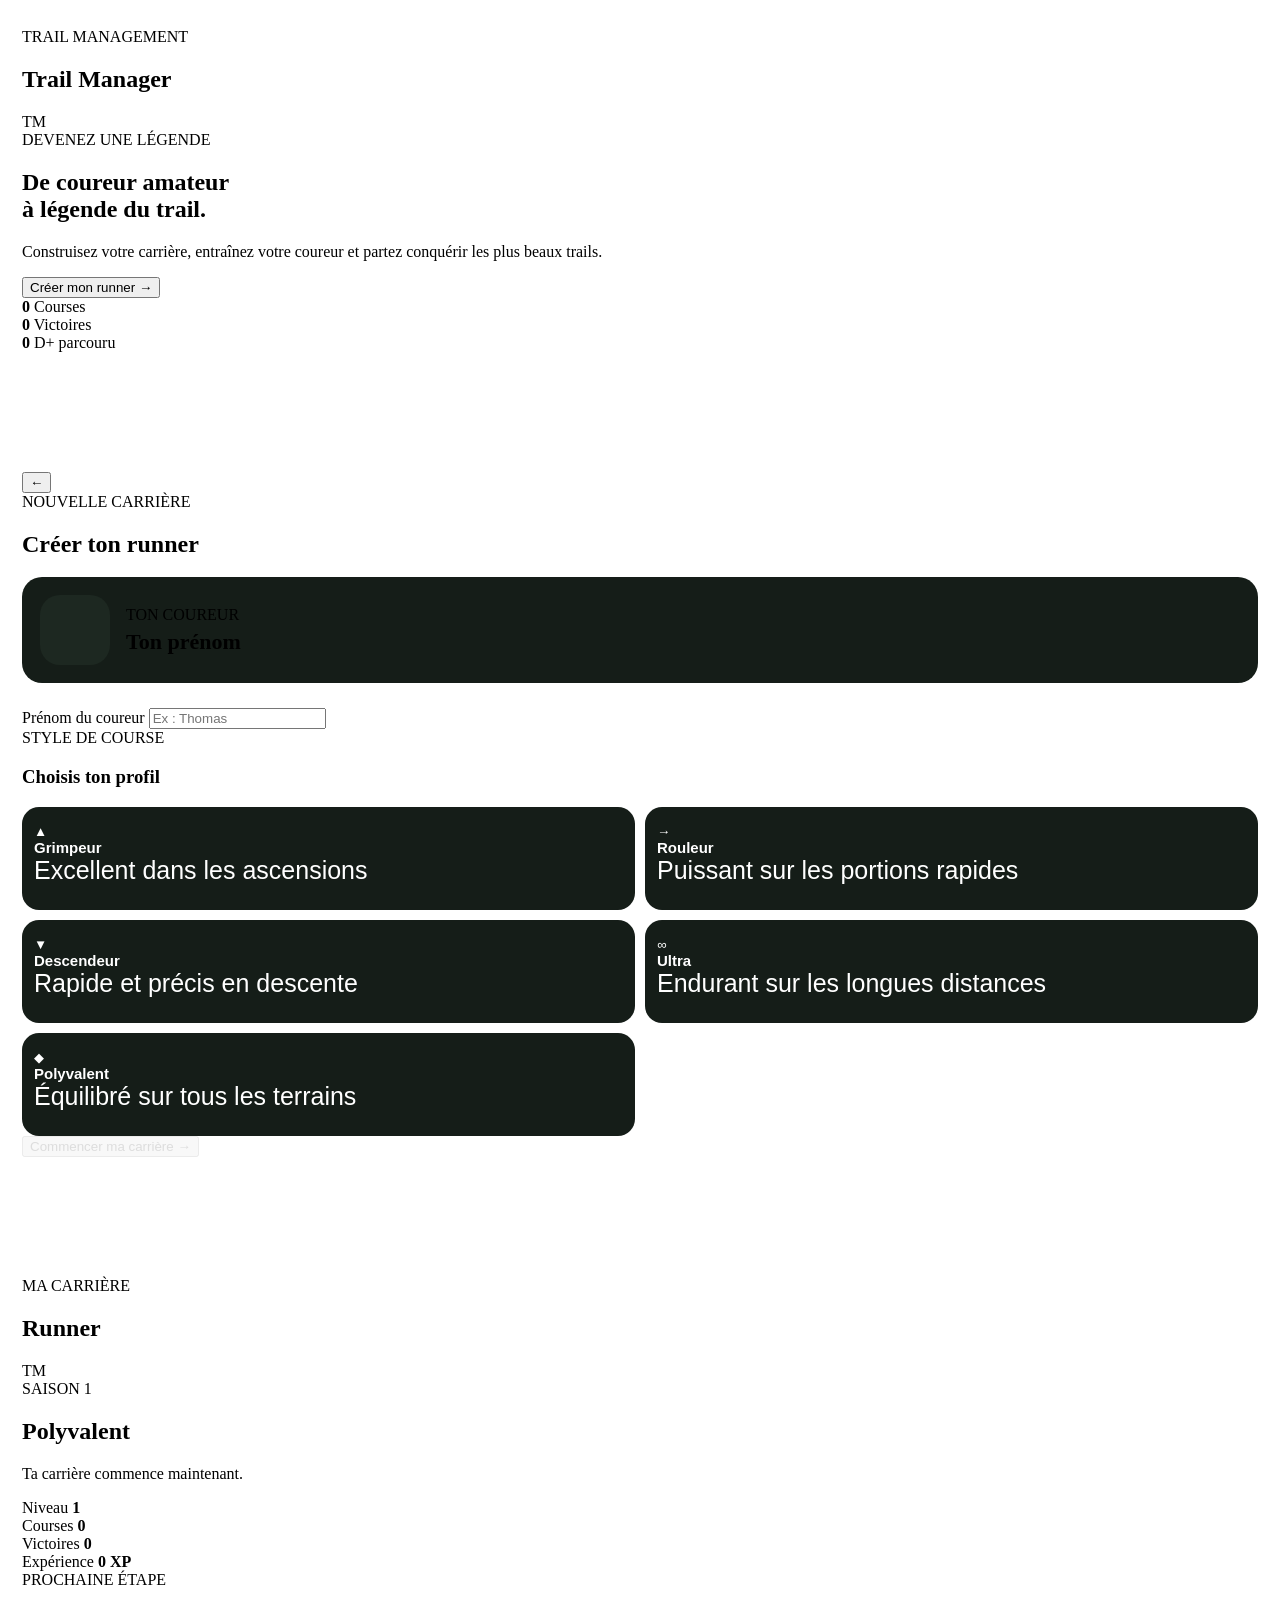
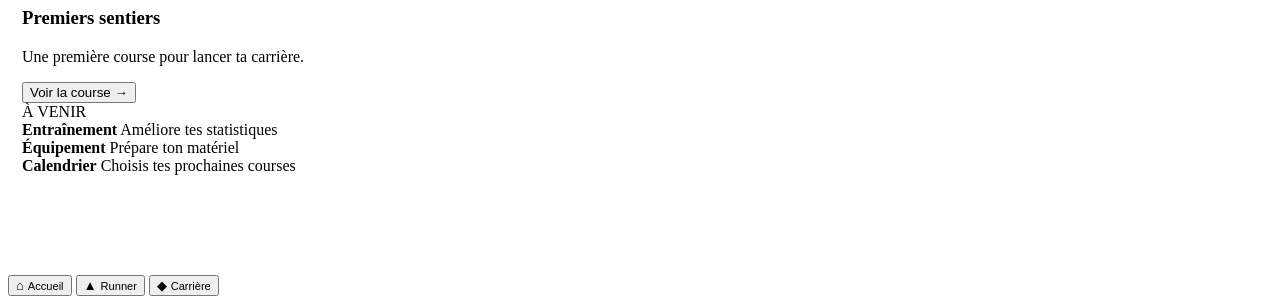
==== web/index.html @ e6e13b75 "Update index.html" ====
<!DOCTYPE html>

<html lang="fr">

<head>

  <meta charset="UTF-8">

  <meta name="viewport" content="width=device-width, initial-scale=1.0">

  <title>Trail Manager</title>

  <link rel="stylesheet" href="css/style.css">

</head>

<body>

  <main class="app">

    <!-- =========================

         ÉCRAN ACCUEIL

    ========================== -->

    <section id="homeScreen" class="screen active">

      <header class="topbar">

        <div>

          <span class="eyebrow">TRAIL MANAGEMENT</span>

          <h1>Trail Manager</h1>

        </div>

        <div class="profile-icon">TM</div>

      </header>

      <!-- Décor montagne -->

      <div class="mountain-scene">

        <div class="stars"></div>

        <div class="mountain mountain-back"></div>

        <div class="mountain mountain-middle"></div>

        <div class="mountain mountain-front"></div>

        <div class="ridge-line"></div>

      </div>

      <div class="home-content">

        <span class="eyebrow accent">DEVENEZ UNE LÉGENDE</span>

        <h2>

          De coureur amateur<br>

          <span>à légende du trail.</span>

        </h2>

        <p class="hero-text">

          Construisez votre carrière, entraînez votre coureur

          et partez conquérir les plus beaux trails.

        </p>

        <button id="startButton" class="primary-button">

          Créer mon runner

          <span>→</span>

        </button>

      </div>

      <div class="stats-preview">

        <div class="stat-card">

          <strong>0</strong>

          <span>Courses</span>

        </div>

        <div class="stat-card">

          <strong>0</strong>

          <span>Victoires</span>

        </div>

        <div class="stat-card">

          <strong>0</strong>

          <span>D+ parcouru</span>

        </div>

      </div>

    </section>

    <!-- =========================

         ÉCRAN CRÉATION RUNNER

    ========================== -->

    <section id="createScreen" class="screen">

      <header class="page-header">

        <button id="backButton" class="icon-button">

          ←

        </button>

        <div>

          <span class="eyebrow">NOUVELLE CARRIÈRE</span>

          <h2>Créer ton runner</h2>

        </div>

      </header>

      <div class="create-content">

        <div class="runner-preview">

          <div class="runner-avatar">

            <div class="runner-head"></div>

            <div class="runner-body"></div>

          </div>

          <div>

            <span class="preview-label">TON COUREUR</span>

            <h3 id="previewName">Ton prénom</h3>

          </div>

        </div>

        <div class="form-group">

          <label for="runnerName">

            Prénom du coureur

          </label>

          <input

            id="runnerName"

            type="text"

            maxlength="20"

            placeholder="Ex : Thomas"

            autocomplete="off"

          >

        </div>

        <div class="form-group">

          <div class="section-heading">

            <div>

              <span class="preview-label">STYLE DE COURSE</span>

              <h3>Choisis ton profil</h3>

            </div>

          </div>

          <div class="profile-grid">

            <button class="profile-card" data-profile="grimpeur">

              <div class="profile-symbol">▲</div>

              <div>

                <strong>Grimpeur</strong>

                <span>Excellent dans les ascensions</span>

              </div>

            </button>

            <button class="profile-card" data-profile="rouleur">

              <div class="profile-symbol">→</div>

              <div>

                <strong>Rouleur</strong>

                <span>Puissant sur les portions rapides</span>

              </div>

            </button>

            <button class="profile-card" data-profile="descendeur">

              <div class="profile-symbol">▼</div>

              <div>

                <strong>Descendeur</strong>

                <span>Rapide et précis en descente</span>

              </div>

            </button>

            <button class="profile-card" data-profile="ultra">

              <div class="profile-symbol">∞</div>

              <div>

                <strong>Ultra</strong>

                <span>Endurant sur les longues distances</span>

              </div>

            </button>

            <button class="profile-card profile-card-wide" data-profile="polyvalent">

              <div class="profile-symbol">◆</div>

              <div>

                <strong>Polyvalent</strong>

                <span>Équilibré sur tous les terrains</span>

              </div>

            </button>

          </div>

        </div>

        <button id="createRunnerButton" class="primary-button create-button" disabled>

          Commencer ma carrière

          <span>→</span>

        </button>

      </div>

    </section>

    <!-- =========================

         ÉCRAN CARRIÈRE

    ========================== -->

    <section id="careerScreen" class="screen">

      <header class="topbar">

        <div>

          <span class="eyebrow">MA CARRIÈRE</span>

          <h1 id="careerName">Runner</h1>

        </div>

        <div class="profile-icon">TM</div>

      </header>

      <div class="career-content">

        <div class="career-hero">

          <div class="large-runner-avatar">

            <div class="runner-head"></div>

            <div class="runner-body"></div>

          </div>

          <div>

            <span class="eyebrow accent">SAISON 1</span>

            <h2 id="careerProfile">Polyvalent</h2>

            <p>Ta carrière commence maintenant.</p>

          </div>

        </div>

        <div class="career-stats">

          <div class="career-stat">

            <span>Niveau</span>

            <strong>1</strong>

          </div>

          <div class="career-stat">

            <span>Courses</span>

            <strong>0</strong>

          </div>

          <div class="career-stat">

            <span>Victoires</span>

            <strong>0</strong>

          </div>

          <div class="career-stat">

            <span>Expérience</span>

            <strong>0 XP</strong>

          </div>

        </div>

        <div class="next-race">

          <div>

            <span class="eyebrow">PROCHAINE ÉTAPE</span>

            <h3>Premiers sentiers</h3>

            <p>Une première course pour lancer ta carrière.</p>

          </div>

          <button class="secondary-button">

            Voir la course

            <span>→</span>

          </button>

        </div>

        <div class="coming-section">

          <span class="eyebrow">À VENIR</span>

          <div class="coming-grid">

            <div class="coming-card">

              <strong>Entraînement</strong>

              <span>Améliore tes statistiques</span>

            </div>

            <div class="coming-card">

              <strong>Équipement</strong>

              <span>Prépare ton matériel</span>

            </div>

            <div class="coming-card">

              <strong>Calendrier</strong>

              <span>Choisis tes prochaines courses</span>

            </div>

          </div>

        </div>

      </div>

    </section>

    <!-- =========================

         NAVIGATION

    ========================== -->

    <nav class="bottom-nav">

      <button class="nav-item active" data-screen="homeScreen">

        <span>⌂</span>

        <small>Accueil</small>

      </button>

      <button class="nav-item" data-screen="careerScreen">

        <span>▲</span>

        <small>Runner</small>

      </button>

      <button class="nav-item">

        <span>◆</span>

        <small>Carrière</small>

      </button>

    </nav>

  </main>

  <script src="js/main.js"></script>

</body>

</html>
---- web/css/style.css ----
/* =========================================
   TRAIL MANAGER
   Main stylesheet
   ========================================= */
:root {
    --background: #0b100d;
    --panel: #151d18;
    --panel-light: #1d2821;
    --text: #f4f7f4;
    --muted: #9daaa1;
    --accent: #c7f36b;
    --accent-dark: #8fb53e;
}
* {
    box-sizing: border-box;
}





body {
    margin: 0;
    background: #0b100d !important;
    color: #f4f7f4;
    font-family: Arial, Helvetica, sans-serif;
}

button {
    font: inherit;
}

.app {
    width: 100%;
    max-width: 520px;
    min-height: 100vh;
    margin: 0 auto;
    padding-bottom: 90px;
}


/* TOP BAR */

.topbar {
    display: flex;
    justify-content: space-between;
    align-items: center;
    padding: 22px 20px;
}

.topbar h1 {
    margin: 4px 0 0;
    font-size: 22px;
}

.eyebrow {
    font-size: 11px;
    letter-spacing: 2px;
    color: var(--muted);
    font-weight: bold;
}

.profile-icon {
    width: 44px;
    height: 44px;
    border-radius: 50%;
    background: var(--panel-light);
    display: flex;
    align-items: center;
    justify-content: center;
    font-size: 21px;
}


/* HERO */

.hero {
    position: relative;
    min-height: 470px;
    margin: 0 14px;
    border-radius: 26px;
    overflow: hidden;
    background:
        linear-gradient(
            to bottom,
            rgba(20, 35, 25, 0.2),
            rgba(8, 13, 10, 0.96)
        );
}

.mountain {
    position: absolute;
    inset: 0;
    display: flex;
    align-items: flex-start;
    justify-content: center;
    padding-top: 70px;
    font-size: 150px;
    opacity: 0.55;
}

.hero-content {
    position: absolute;
    left: 24px;
    right: 24px;
    bottom: 26px;
}

.hero h2 {
    margin: 10px 0;
    font-size: 34px;
    line-height: 1.05;
}

.hero p {
    color: var(--muted);
    line-height: 1.5;
}


/* BUTTON */

.primary-button {
    width: 100%;
    border: none;
    border-radius: 14px;
    padding: 17px;
    margin-top: 15px;
    background: var(--accent);
    color: #10150f;
    font-weight: 800;
    cursor: pointer;
}

.primary-button:active {
    transform: scale(0.98);
}


/* STATS */

.stats-preview {
    display: grid;
    grid-template-columns: repeat(3, 1fr);
    gap: 10px;
    padding: 18px 14px;
}

.stat-card {
    background: var(--panel);
    border-radius: 16px;
    padding: 16px 10px;
    text-align: center;
}

.stat-card span {
    display: block;
    font-size: 20px;
}

.stat-card strong {
    display: block;
    margin-top: 8px;
    font-size: 20px;
}

.stat-card small {
    display: block;
    margin-top: 4px;
    color: var(--muted);
}


/* BOTTOM NAV */

.bottom-nav {
    position: fixed;
    bottom: 0;
    left: 50%;
    transform: translateX(-50%);
    width: min(520px, 100%);
    display: grid;
    grid-template-columns: repeat(4, 1fr);
    padding: 10px 8px;
    background: rgba(11, 16, 13, 0.96);
    border-top: 1px solid #263129;
}

.nav-item {
    border: none;
    background: transparent;
    color: var(--muted);
    padding: 7px 2px;
    font-size: 19px;
    cursor: pointer;
}

.nav-item span {
    display: block;
    margin-top: 4px;
    font-size: 10px;
}

.nav-item.active {
    color: var(--accent);
}
/* =========================================
   CREATE RUNNER
   ========================================= */

.hidden {
    display: none !important;
}

.screen {
    padding: 20px 14px 100px;
}

.screen-header {
    display: flex;
    align-items: center;
    gap: 14px;
    margin-bottom: 25px;
}

.screen-header h2 {
    margin: 5px 0 0;
    font-size: 28px;
}

.back-button {
    width: 42px;
    height: 42px;
    border: none;
    border-radius: 12px;
    background: var(--panel);
    color: white;
    font-size: 24px;
}

.runner-preview {
    display: flex;
    align-items: center;
    gap: 16px;
    background: var(--panel);
    border-radius: 20px;
    padding: 18px;
    margin-bottom: 25px;
}

.runner-avatar {
    width: 70px;
    height: 70px;
    border-radius: 20px;
    background: var(--panel-light);
    display: flex;
    align-items: center;
    justify-content: center;
    font-size: 38px;
}

.runner-preview h3 {
    margin: 5px 0 0;
    font-size: 22px;
}

.form-section {
    margin-bottom: 24px;
}

.form-section label {
    display: block;
    margin-bottom: 9px;
    font-weight: bold;
}

.form-section input {
    width: 100%;
    padding: 16px;
    border: 1px solid #2b382f;
    border-radius: 14px;
    background: var(--panel);
    color: white;
    outline: none;
    font-size: 16px;
}

.form-section input:focus {
    border-color: var(--accent);
}

.profile-grid {
    display: grid;
    grid-template-columns: 1fr 1fr;
    gap: 10px;
}

.profile-card {
    border: 2px solid transparent;
    border-radius: 17px;
    background: var(--panel);
    color: white;
    padding: 15px 10px;
    text-align: left;
    cursor: pointer;
}

.profile-card span {
    display: block;
    font-size: 25px;
    margin-bottom: 8px;
}

.profile-card strong {
    display: block;
    font-size: 15px;
}

.profile-card small {
    display: block;
    color: var(--muted);
    margin-top: 5px;
    line-height: 1.3;
}

.profile-card.selected {
    border-color: var(--accent);
    background: var(--panel-light);
}

.primary-button:disabled {
    opacity: 0.4;
    cursor: not-allowed;
}
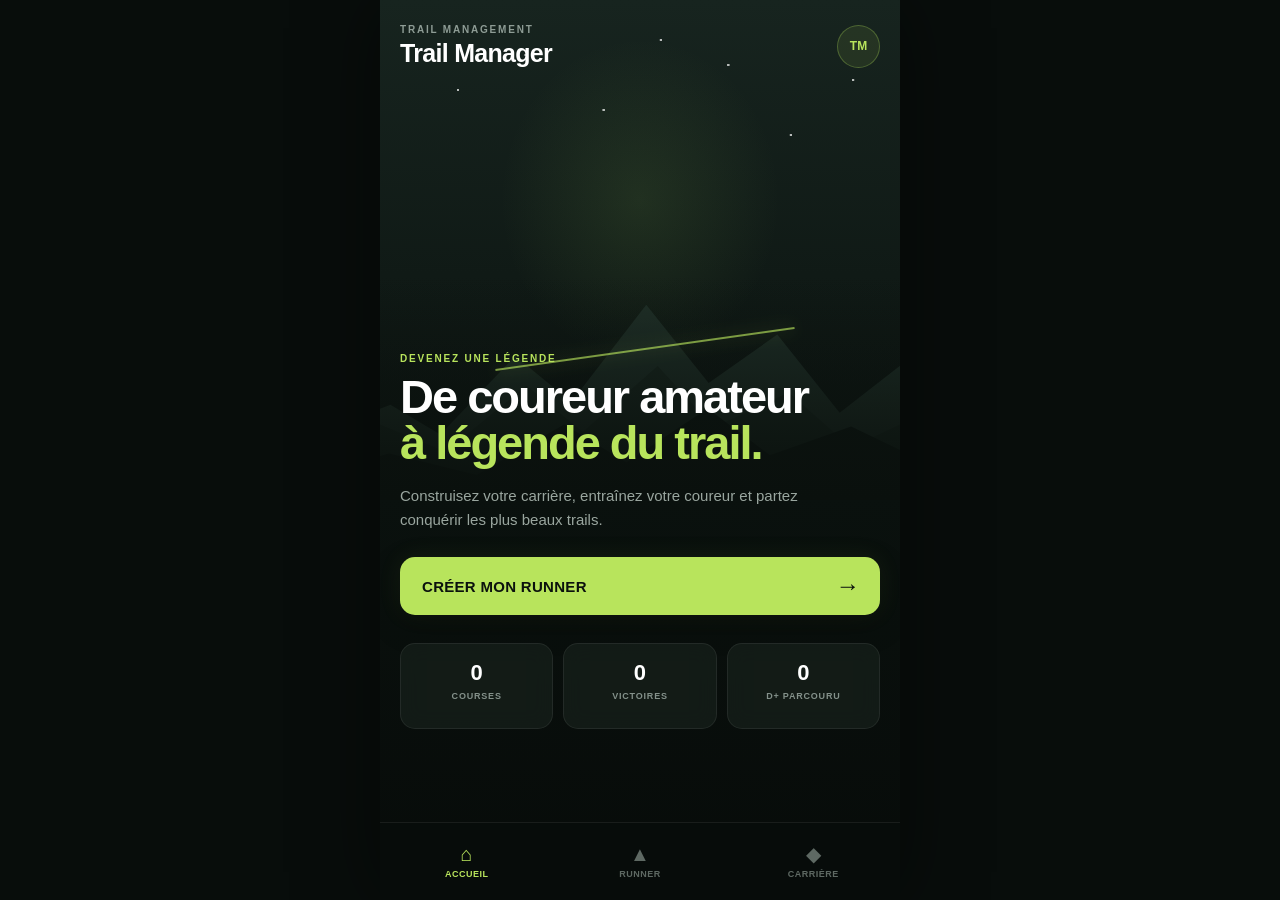
==== commit 52c1a61c: "Update index.html" ====
--- a/web/index.html
+++ b/web/index.html
@@ -468,7 +468,7 @@
 
   </main>
 
-  <script src="js/main.js"></script>
+  <script src="js/main.js?v=2"></script>
 
 </body>
 
--- a/web/css/style.css
+++ b/web/css/style.css
@@ -1,334 +1,898 @@
-/* =========================================
-   TRAIL MANAGER
-   Main stylesheet
-   ========================================= */
-:root {
-    --background: #0b100d;
-    --panel: #151d18;
-    --panel-light: #1d2821;
-    --text: #f4f7f4;
-    --muted: #9daaa1;
-    --accent: #c7f36b;
-    --accent-dark: #8fb53e;
-}
+/* =========================================================
+TRAIL MANAGER — INTERFACE
+========================================================= */
+
 * {
-    box-sizing: border-box;
-}
-
-
-
-
+box-sizing: border-box;
+margin: 0;
+padding: 0;
+}
+
+html {
+min-height: 100%;
+background: #080d0b;
+}
 
 body {
-    margin: 0;
-    background: #0b100d !important;
-    color: #f4f7f4;
-    font-family: Arial, Helvetica, sans-serif;
+min-height: 100vh;
+background-color: #080d0b !important;
+color: #f2f5f1;
+font-family: Arial, Helvetica, sans-serif;
+overflow-x: hidden;
+}
+
+button,
+input {
+font: inherit;
 }
 
 button {
-    font: inherit;
-}
+border: 0;
+cursor: pointer;
+}
+
+button:disabled {
+cursor: not-allowed;
+}
+
+
+/* =========================================================
+APPLICATION
+========================================================= */
 
 .app {
-    width: 100%;
-    max-width: 520px;
-    min-height: 100vh;
-    margin: 0 auto;
-    padding-bottom: 90px;
-}
-
-
-/* TOP BAR */
-
-.topbar {
-    display: flex;
-    justify-content: space-between;
-    align-items: center;
-    padding: 22px 20px;
-}
-
-.topbar h1 {
-    margin: 4px 0 0;
-    font-size: 22px;
+position: relative;
+width: 100%;
+max-width: 520px;
+min-height: 100vh;
+margin: 0 auto;
+overflow: hidden;
+background:
+radial-gradient(
+circle at 50% 18%,
+rgba(91, 126, 72, 0.18),
+transparent 34%
+),
+linear-gradient(
+180deg,
+#101b17 0%,
+#0a110e 55%,
+#070b09 100%
+);
+}
+
+
+/* =========================================================
+ÉCRANS
+========================================================= */
+
+.screen {
+position: relative;
+display: none;
+min-height: 100vh;
+padding: 24px 20px 110px;
+}
+
+.screen.active {
+display: block;
+}
+
+
+/* =========================================================
+HEADER
+========================================================= */
+
+.topbar,
+.page-header {
+position: relative;
+z-index: 20;
+display: flex;
+align-items: center;
+justify-content: space-between;
+}
+
+.topbar h1,
+.page-header h2 {
+margin-top: 4px;
+color: #ffffff;
+font-size: 25px;
+font-weight: 800;
+letter-spacing: -0.7px;
 }
 
 .eyebrow {
-    font-size: 11px;
-    letter-spacing: 2px;
-    color: var(--muted);
-    font-weight: bold;
+display: block;
+color: #8e9c95;
+font-size: 10px;
+font-weight: 800;
+letter-spacing: 1.8px;
+text-transform: uppercase;
+}
+
+.eyebrow.accent {
+color: #b8e45c;
 }
 
 .profile-icon {
-    width: 44px;
-    height: 44px;
-    border-radius: 50%;
-    background: var(--panel-light);
-    display: flex;
-    align-items: center;
-    justify-content: center;
-    font-size: 21px;
-}
-
-
-/* HERO */
-
-.hero {
-    position: relative;
-    min-height: 470px;
-    margin: 0 14px;
-    border-radius: 26px;
-    overflow: hidden;
-    background:
-        linear-gradient(
-            to bottom,
-            rgba(20, 35, 25, 0.2),
-            rgba(8, 13, 10, 0.96)
-        );
+display: flex;
+align-items: center;
+justify-content: center;
+width: 43px;
+height: 43px;
+border: 1px solid rgba(184, 228, 92, 0.28);
+border-radius: 50%;
+background: rgba(184, 228, 92, 0.09);
+color: #b8e45c;
+font-size: 12px;
+font-weight: 900;
+}
+
+
+/* =========================================================
+MONTAGNE
+========================================================= */
+
+.mountain-scene {
+position: absolute;
+top: 0;
+left: 0;
+width: 100%;
+height: 500px;
+overflow: hidden;
+pointer-events: none;
+
+background:
+radial-gradient(
+ellipse at 50% 40%,
+rgba(142, 189, 89, 0.12),
+transparent 38%
+),
+linear-gradient(
+180deg,
+#17241f 0%,
+#101a16 55%,
+#0b120f 100%
+);
+}
+
+.mountain-scene::after {
+content: "";
+position: absolute;
+inset: 0;
+background:
+linear-gradient(
+180deg,
+transparent 55%,
+#0a100d 100%
+);
+}
+
+.stars {
+position: absolute;
+inset: 0;
+opacity: 0.7;
+
+background-image:
+radial-gradient(circle at 15% 18%, #ffffff 0 1px, transparent 1.5px),
+radial-gradient(circle at 28% 11%, #ffffff 0 1px, transparent 1.5px),
+radial-gradient(circle at 43% 22%, #ffffff 0 1px, transparent 1.5px),
+radial-gradient(circle at 67% 13%, #ffffff 0 1px, transparent 1.5px),
+radial-gradient(circle at 79% 27%, #ffffff 0 1px, transparent 1.5px),
+radial-gradient(circle at 91% 16%, #ffffff 0 1px, transparent 1.5px),
+radial-gradient(circle at 54% 8%, #ffffff 0 1px, transparent 1.5px);
 }
 
 .mountain {
-    position: absolute;
-    inset: 0;
-    display: flex;
-    align-items: flex-start;
-    justify-content: center;
-    padding-top: 70px;
-    font-size: 150px;
-    opacity: 0.55;
-}
-
-.hero-content {
-    position: absolute;
-    left: 24px;
-    right: 24px;
-    bottom: 26px;
-}
-
-.hero h2 {
-    margin: 10px 0;
-    font-size: 34px;
-    line-height: 1.05;
-}
-
-.hero p {
-    color: var(--muted);
-    line-height: 1.5;
-}
-
-
-/* BUTTON */
+position: absolute;
+bottom: -10px;
+left: -10%;
+width: 120%;
+height: 280px;
+clip-path: polygon(
+0 100%,
+0 70%,
+10% 61%,
+18% 72%,
+30% 43%,
+39% 60%,
+51% 24%,
+61% 53%,
+72% 35%,
+82% 64%,
+92% 46%,
+100% 65%,
+100% 100%
+);
+}
+
+.mountain-back {
+height: 270px;
+background: #26382f;
+opacity: 0.7;
+}
+
+.mountain-middle {
+height: 220px;
+bottom: -20px;
+left: -15%;
+background: #18261f;
+clip-path: polygon(
+0 100%,
+0 70%,
+12% 56%,
+23% 69%,
+36% 39%,
+45% 60%,
+57% 30%,
+66% 58%,
+78% 42%,
+88% 67%,
+100% 51%,
+100% 100%
+);
+}
+
+.mountain-front {
+height: 180px;
+bottom: -20px;
+left: -15%;
+background: #0c1511;
+clip-path: polygon(
+0 100%,
+0 76%,
+14% 63%,
+28% 75%,
+42% 47%,
+52% 68%,
+65% 38%,
+75% 64%,
+88% 48%,
+100% 68%,
+100% 100%
+);
+}
+
+.ridge-line {
+position: absolute;
+z-index: 4;
+left: 22%;
+bottom: 150px;
+width: 58%;
+height: 2px;
+transform: rotate(-8deg);
+background: #b8e45c;
+opacity: 0.65;
+filter: drop-shadow(0 0 8px rgba(184, 228, 92, 0.5));
+}
+
+
+/* =========================================================
+ACCUEIL
+========================================================= */
+
+.home-content {
+position: relative;
+z-index: 10;
+padding-top: 285px;
+}
+
+.home-content h2 {
+margin-top: 10px;
+color: #ffffff;
+font-size: clamp(35px, 9vw, 47px);
+line-height: 0.98;
+font-weight: 900;
+letter-spacing: -2px;
+}
+
+.home-content h2 span {
+color: #b8e45c;
+}
+
+.hero-text {
+max-width: 420px;
+margin-top: 18px;
+color: #9aa69f;
+font-size: 15px;
+line-height: 1.6;
+}
+
+
+/* =========================================================
+BOUTONS
+========================================================= */
 
 .primary-button {
-    width: 100%;
-    border: none;
-    border-radius: 14px;
-    padding: 17px;
-    margin-top: 15px;
-    background: var(--accent);
-    color: #10150f;
-    font-weight: 800;
-    cursor: pointer;
+display: flex;
+align-items: center;
+justify-content: space-between;
+width: 100%;
+min-height: 58px;
+margin-top: 25px;
+padding: 0 20px 0 22px;
+border-radius: 15px;
+
+background: #b8e45c;
+color: #0b110d;
+
+font-size: 15px;
+font-weight: 900;
+text-transform: uppercase;
+letter-spacing: 0.3px;
+
+box-shadow:
+0 10px 30px rgba(0, 0, 0, 0.28),
+0 0 25px rgba(184, 228, 92, 0.08);
+
+transition:
+transform 0.18s ease,
+background 0.18s ease;
+}
+
+.primary-button span {
+font-size: 24px;
+}
+
+.primary-button:hover {
+transform: translateY(-2px);
+background: #c8f36e;
 }
 
 .primary-button:active {
-    transform: scale(0.98);
-}
-
-
-/* STATS */
+transform: translateY(1px);
+}
+
+.primary-button:disabled {
+background: #344039;
+color: #78847d;
+box-shadow: none;
+}
+
+
+/* =========================================================
+STATS ACCUEIL
+========================================================= */
 
 .stats-preview {
-    display: grid;
-    grid-template-columns: repeat(3, 1fr);
-    gap: 10px;
-    padding: 18px 14px;
+position: relative;
+z-index: 10;
+display: grid;
+grid-template-columns: repeat(3, 1fr);
+gap: 10px;
+margin-top: 28px;
 }
 
 .stat-card {
-    background: var(--panel);
-    border-radius: 16px;
-    padding: 16px 10px;
-    text-align: center;
+min-height: 86px;
+padding: 16px 10px;
+border: 1px solid rgba(255, 255, 255, 0.07);
+border-radius: 15px;
+background: rgba(22, 31, 26, 0.78);
+text-align: center;
+backdrop-filter: blur(10px);
+}
+
+.stat-card strong {
+display: block;
+color: #ffffff;
+font-size: 22px;
+font-weight: 900;
 }
 
 .stat-card span {
-    display: block;
-    font-size: 20px;
-}
-
-.stat-card strong {
-    display: block;
-    margin-top: 8px;
-    font-size: 20px;
-}
-
-.stat-card small {
-    display: block;
-    margin-top: 4px;
-    color: var(--muted);
-}
-
-
-/* BOTTOM NAV */
+display: block;
+margin-top: 5px;
+color: #84918a;
+font-size: 9px;
+font-weight: 800;
+letter-spacing: 0.8px;
+text-transform: uppercase;
+}
+
+
+/* =========================================================
+CRÉATION DU RUNNER
+========================================================= */
+
+.page-header {
+justify-content: flex-start;
+gap: 14px;
+}
+
+.icon-button {
+display: flex;
+align-items: center;
+justify-content: center;
+flex: 0 0 auto;
+width: 43px;
+height: 43px;
+border: 1px solid rgba(255, 255, 255, 0.1);
+border-radius: 13px;
+background: #151f1a;
+color: #ffffff;
+font-size: 22px;
+}
+
+.create-content {
+margin-top: 28px;
+}
+
+.runner-preview {
+display: flex;
+align-items: center;
+gap: 17px;
+min-height: 120px;
+padding: 20px;
+border: 1px solid rgba(184, 228, 92, 0.12);
+border-radius: 20px;
+background:
+linear-gradient(
+135deg,
+rgba(184, 228, 92, 0.09),
+rgba(255, 255, 255, 0.025)
+);
+}
+
+.preview-label {
+display: block;
+color: #78857e;
+font-size: 9px;
+font-weight: 900;
+letter-spacing: 1.4px;
+text-transform: uppercase;
+}
+
+.runner-preview h3 {
+margin-top: 5px;
+color: #ffffff;
+font-size: 22px;
+}
+
+
+/* =========================================================
+AVATAR RUNNER
+========================================================= */
+
+.runner-avatar,
+.large-runner-avatar {
+position: relative;
+flex: 0 0 auto;
+width: 68px;
+height: 68px;
+overflow: hidden;
+border: 1px solid rgba(184, 228, 92, 0.25);
+border-radius: 50%;
+background:
+radial-gradient(
+circle at 50% 35%,
+#53655b,
+#25352c 70%
+);
+}
+
+.runner-avatar::after,
+.large-runner-avatar::after {
+content: "";
+position: absolute;
+right: 7px;
+bottom: 7px;
+width: 15px;
+height: 15px;
+border: 3px solid #0d1511;
+border-radius: 50%;
+background: #b8e45c;
+}
+
+.runner-head {
+position: absolute;
+z-index: 2;
+top: 13px;
+left: 24px;
+width: 20px;
+height: 20px;
+border-radius: 50%;
+background: #d7c2aa;
+}
+
+.runner-body {
+position: absolute;
+bottom: -2px;
+left: 14px;
+width: 40px;
+height: 42px;
+border-radius: 22px 22px 5px 5px;
+background: #34483d;
+}
+
+.form-group {
+margin-top: 27px;
+}
+
+.form-group label {
+display: block;
+margin-bottom: 10px;
+color: #c7d0ca;
+font-size: 12px;
+font-weight: 800;
+text-transform: uppercase;
+letter-spacing: 0.7px;
+}
+
+.form-group input {
+width: 100%;
+height: 54px;
+padding: 0 17px;
+outline: none;
+border: 1px solid rgba(255, 255, 255, 0.1);
+border-radius: 14px;
+background: #121b16;
+color: #ffffff;
+font-size: 15px;
+}
+
+.form-group input::placeholder {
+color: #5e6963;
+}
+
+.form-group input:focus {
+border-color: rgba(184, 228, 92, 0.6);
+box-shadow: 0 0 0 3px rgba(184, 228, 92, 0.08);
+}
+
+
+/* =========================================================
+PROFILS
+========================================================= */
+
+.section-heading h3 {
+margin-top: 4px;
+color: #ffffff;
+font-size: 17px;
+}
+
+.profile-grid {
+display: grid;
+grid-template-columns: 1fr 1fr;
+gap: 10px;
+margin-top: 13px;
+}
+
+.profile-card {
+display: flex;
+align-items: center;
+gap: 11px;
+min-height: 82px;
+padding: 13px;
+border: 1px solid rgba(255, 255, 255, 0.07);
+border-radius: 15px;
+background: #121b16;
+color: #ffffff;
+text-align: left;
+transition:
+border-color 0.18s ease,
+background 0.18s ease,
+transform 0.18s ease;
+}
+
+.profile-card:hover {
+transform: translateY(-1px);
+border-color: rgba(184, 228, 92, 0.35);
+}
+
+.profile-card.selected {
+border-color: #b8e45c;
+background:
+linear-gradient(
+135deg,
+rgba(184, 228, 92, 0.13),
+#121b16
+);
+}
+
+.profile-card-wide {
+grid-column: 1 / -1;
+}
+
+.profile-symbol {
+display: flex;
+align-items: center;
+justify-content: center;
+flex: 0 0 auto;
+width: 38px;
+height: 38px;
+border-radius: 11px;
+background: rgba(184, 228, 92, 0.1);
+color: #b8e45c;
+font-size: 18px;
+font-weight: 900;
+}
+
+.profile-card strong {
+display: block;
+font-size: 12px;
+font-weight: 900;
+}
+
+.profile-card span {
+display: block;
+margin-top: 4px;
+color: #748078;
+font-size: 9px;
+line-height: 1.35;
+}
+
+
+/* =========================================================
+BOUTON CRÉATION
+========================================================= */
+
+.create-button {
+margin-top: 28px;
+}
+
+
+/* =========================================================
+CARRIÈRE
+========================================================= */
+
+.career-content {
+margin-top: 28px;
+}
+
+.career-hero {
+display: flex;
+align-items: center;
+gap: 17px;
+padding: 21px;
+border: 1px solid rgba(255, 255, 255, 0.07);
+border-radius: 20px;
+background:
+linear-gradient(
+135deg,
+rgba(184, 228, 92, 0.09),
+rgba(255, 255, 255, 0.02)
+);
+}
+
+.large-runner-avatar {
+width: 82px;
+height: 82px;
+}
+
+.large-runner-avatar .runner-head {
+top: 16px;
+left: 29px;
+width: 23px;
+height: 23px;
+}
+
+.large-runner-avatar .runner-body {
+left: 16px;
+width: 50px;
+height: 49px;
+}
+
+.career-hero h2 {
+margin-top: 5px;
+color: #ffffff;
+font-size: 21px;
+}
+
+.career-hero p {
+margin-top: 5px;
+color: #7f8b84;
+font-size: 11px;
+}
+
+.career-stats {
+display: grid;
+grid-template-columns: 1fr 1fr;
+gap: 10px;
+margin-top: 12px;
+}
+
+.career-stat {
+padding: 17px;
+border: 1px solid rgba(255, 255, 255, 0.06);
+border-radius: 15px;
+background: #111a15;
+}
+
+.career-stat span {
+color: #76827b;
+font-size: 10px;
+font-weight: 800;
+text-transform: uppercase;
+letter-spacing: 0.7px;
+}
+
+.career-stat strong {
+display: block;
+margin-top: 7px;
+color: #ffffff;
+font-size: 23px;
+font-weight: 900;
+}
+
+.next-race {
+display: flex;
+align-items: center;
+justify-content: space-between;
+gap: 15px;
+margin-top: 12px;
+padding: 20px;
+border: 1px solid rgba(184, 228, 92, 0.12);
+border-radius: 18px;
+background: #141e18;
+}
+
+.next-race h3 {
+margin-top: 5px;
+color: #ffffff;
+font-size: 16px;
+}
+
+.next-race p {
+max-width: 210px;
+margin-top: 6px;
+color: #77837c;
+font-size: 10px;
+line-height: 1.5;
+}
+
+.secondary-button {
+flex: 0 0 auto;
+min-height: 42px;
+padding: 0 13px;
+border: 1px solid rgba(184, 228, 92, 0.28);
+border-radius: 11px;
+background: transparent;
+color: #b8e45c;
+font-size: 10px;
+font-weight: 900;
+}
+
+.secondary-button span {
+margin-left: 4px;
+font-size: 14px;
+}
+
+
+/* =========================================================
+CONTENU À VENIR
+========================================================= */
+
+.coming-section {
+margin-top: 27px;
+}
+
+.coming-grid {
+display: grid;
+gap: 9px;
+margin-top: 11px;
+}
+
+.coming-card {
+display: flex;
+align-items: center;
+justify-content: space-between;
+min-height: 58px;
+padding: 0 16px;
+border: 1px solid rgba(255, 255, 255, 0.05);
+border-radius: 13px;
+background: #101813;
+}
+
+.coming-card strong {
+color: #dce3df;
+font-size: 12px;
+}
+
+.coming-card span {
+color: #66726b;
+font-size: 9px;
+}
+
+
+/* =========================================================
+NAVIGATION BASSE
+========================================================= */
 
 .bottom-nav {
-    position: fixed;
-    bottom: 0;
-    left: 50%;
-    transform: translateX(-50%);
-    width: min(520px, 100%);
-    display: grid;
-    grid-template-columns: repeat(4, 1fr);
-    padding: 10px 8px;
-    background: rgba(11, 16, 13, 0.96);
-    border-top: 1px solid #263129;
+position: fixed;
+z-index: 100;
+bottom: 0;
+left: 50%;
+display: grid;
+grid-template-columns: repeat(3, 1fr);
+width: min(520px, 100%);
+min-height: 78px;
+transform: translateX(-50%);
+border-top: 1px solid rgba(255, 255, 255, 0.07);
+background: rgba(8, 13, 11, 0.94);
+backdrop-filter: blur(18px);
 }
 
 .nav-item {
-    border: none;
-    background: transparent;
-    color: var(--muted);
-    padding: 7px 2px;
-    font-size: 19px;
-    cursor: pointer;
+display: flex;
+flex-direction: column;
+align-items: center;
+justify-content: center;
+gap: 5px;
+background: transparent;
+color: #5e6963;
 }
 
 .nav-item span {
-    display: block;
-    margin-top: 4px;
-    font-size: 10px;
+font-size: 20px;
+line-height: 1;
+}
+
+.nav-item small {
+font-size: 9px;
+font-weight: 800;
+text-transform: uppercase;
+letter-spacing: 0.5px;
 }
 
 .nav-item.active {
-    color: var(--accent);
-}
-/* =========================================
-   CREATE RUNNER
-   ========================================= */
-
-.hidden {
-    display: none !important;
-}
+color: #b8e45c;
+}
+
+
+/* =========================================================
+PETITS ÉCRANS
+========================================================= */
+
+@media (max-width: 380px) {
 
 .screen {
-    padding: 20px 14px 100px;
-}
-
-.screen-header {
-    display: flex;
-    align-items: center;
-    gap: 14px;
-    margin-bottom: 25px;
-}
-
-.screen-header h2 {
-    margin: 5px 0 0;
-    font-size: 28px;
-}
-
-.back-button {
-    width: 42px;
-    height: 42px;
-    border: none;
-    border-radius: 12px;
-    background: var(--panel);
-    color: white;
-    font-size: 24px;
-}
-
-.runner-preview {
-    display: flex;
-    align-items: center;
-    gap: 16px;
-    background: var(--panel);
-    border-radius: 20px;
-    padding: 18px;
-    margin-bottom: 25px;
-}
-
-.runner-avatar {
-    width: 70px;
-    height: 70px;
-    border-radius: 20px;
-    background: var(--panel-light);
-    display: flex;
-    align-items: center;
-    justify-content: center;
-    font-size: 38px;
-}
-
-.runner-preview h3 {
-    margin: 5px 0 0;
-    font-size: 22px;
-}
-
-.form-section {
-    margin-bottom: 24px;
-}
-
-.form-section label {
-    display: block;
-    margin-bottom: 9px;
-    font-weight: bold;
-}
-
-.form-section input {
-    width: 100%;
-    padding: 16px;
-    border: 1px solid #2b382f;
-    border-radius: 14px;
-    background: var(--panel);
-    color: white;
-    outline: none;
-    font-size: 16px;
-}
-
-.form-section input:focus {
-    border-color: var(--accent);
-}
-
-.profile-grid {
-    display: grid;
-    grid-template-columns: 1fr 1fr;
-    gap: 10px;
+padding-left: 15px;
+padding-right: 15px;
+}
+
+.home-content h2 {
+font-size: 34px;
 }
 
 .profile-card {
-    border: 2px solid transparent;
-    border-radius: 17px;
-    background: var(--panel);
-    color: white;
-    padding: 15px 10px;
-    text-align: left;
-    cursor: pointer;
-}
-
-.profile-card span {
-    display: block;
-    font-size: 25px;
-    margin-bottom: 8px;
-}
-
-.profile-card strong {
-    display: block;
-    font-size: 15px;
-}
-
-.profile-card small {
-    display: block;
-    color: var(--muted);
-    margin-top: 5px;
-    line-height: 1.3;
-}
-
-.profile-card.selected {
-    border-color: var(--accent);
-    background: var(--panel-light);
-}
-
-.primary-button:disabled {
-    opacity: 0.4;
-    cursor: not-allowed;
-}
+padding: 10px;
+}
+
+.profile-symbol {
+width: 34px;
+height: 34px;
+}
+
+.next-race {
+align-items: flex-start;
+flex-direction: column;
+}
+
+.secondary-button {
+width: 100%;
+}
+}
+
+
+/* =========================================================
+ÉCRANS PLUS LARGES
+========================================================= */
+
+@media (min-width: 521px) {
+
+body {
+display: flex;
+justify-content: center;
+}
+
+.app {
+min-height: 100vh;
+box-shadow:
+0 0 80px rgba(0, 0, 0, 0.45);
+}
+
+.bottom-nav {
+width: 520px;
+}
+}
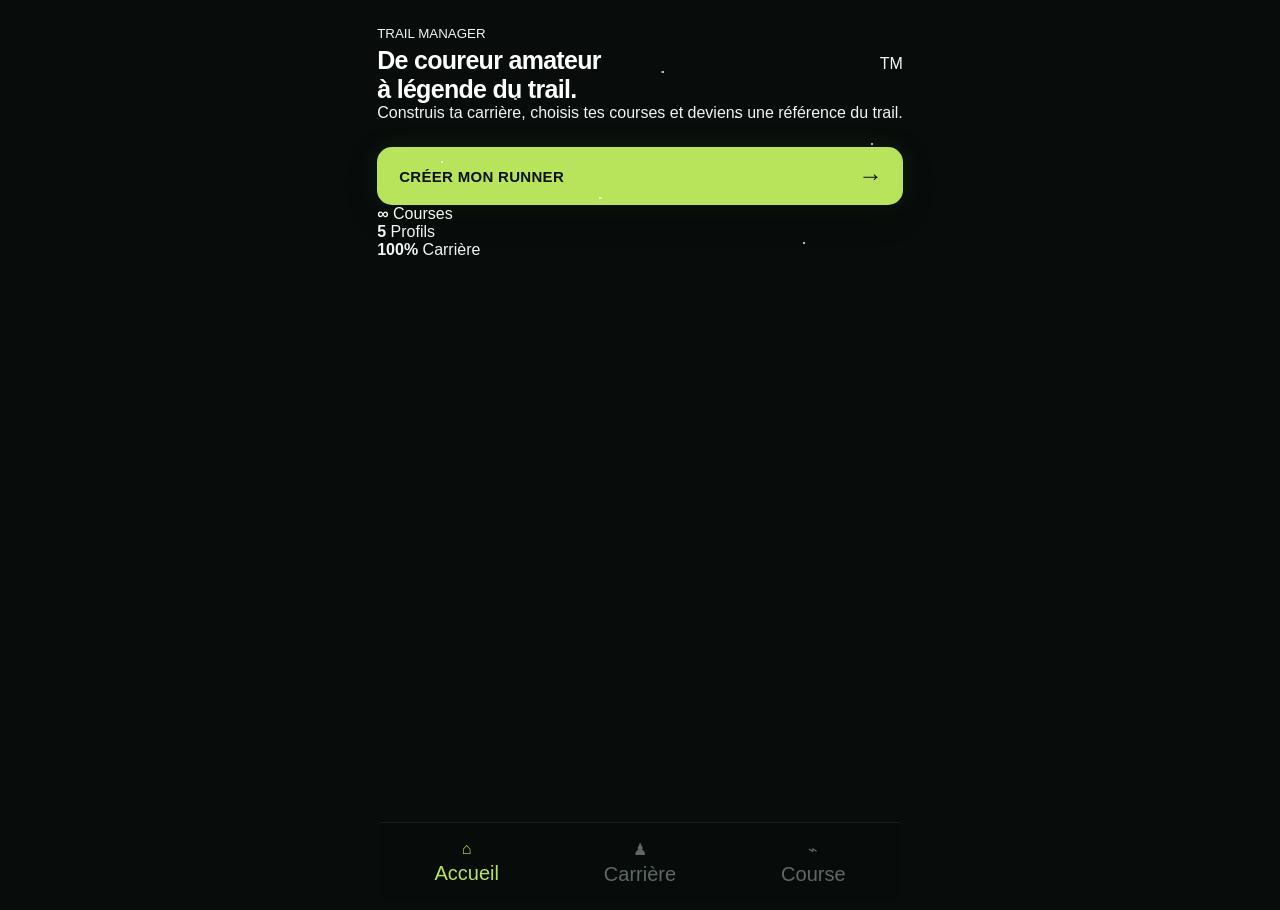
==== commit 34392b9e: "Update index.html" ====
--- a/web/index.html
+++ b/web/index.html
@@ -1,475 +1,772 @@
 <!DOCTYPE html>
-
 <html lang="fr">
-
 <head>
-
-  <meta charset="UTF-8">
-
-  <meta name="viewport" content="width=device-width, initial-scale=1.0">
-
-  <title>Trail Manager</title>
-
-  <link rel="stylesheet" href="css/style.css">
-
+<meta charset="UTF-8">
+<meta name="viewport" content="width=device-width, initial-scale=1.0, viewport-fit=cover">
+<meta name="theme-color" content="#08130f">
+<title>Trail Manager</title>
+<link rel="stylesheet" href="css/style.css">
 </head>
 
 <body>
 
-  <main class="app">
-
-    <!-- =========================
-
-         ÉCRAN ACCUEIL
-
-    ========================== -->
-
-    <section id="homeScreen" class="screen active">
-
-      <header class="topbar">
-
-        <div>
-
-          <span class="eyebrow">TRAIL MANAGEMENT</span>
-
-          <h1>Trail Manager</h1>
-
-        </div>
-
-        <div class="profile-icon">TM</div>
-
-      </header>
-
-      <!-- Décor montagne -->
-
-      <div class="mountain-scene">
-
-        <div class="stars"></div>
-
-        <div class="mountain mountain-back"></div>
-
-        <div class="mountain mountain-middle"></div>
-
-        <div class="mountain mountain-front"></div>
-
-        <div class="ridge-line"></div>
-
-      </div>
-
-      <div class="home-content">
-
-        <span class="eyebrow accent">DEVENEZ UNE LÉGENDE</span>
-
-        <h2>
-
-          De coureur amateur<br>
-
-          <span>à légende du trail.</span>
-
-        </h2>
-
-        <p class="hero-text">
-
-          Construisez votre carrière, entraînez votre coureur
-
-          et partez conquérir les plus beaux trails.
-
-        </p>
-
-        <button id="startButton" class="primary-button">
-
-          Créer mon runner
-
-          <span>→</span>
-
-        </button>
-
-      </div>
-
-      <div class="stats-preview">
-
-        <div class="stat-card">
-
-          <strong>0</strong>
-
-          <span>Courses</span>
-
-        </div>
-
-        <div class="stat-card">
-
-          <strong>0</strong>
-
-          <span>Victoires</span>
-
-        </div>
-
-        <div class="stat-card">
-
-          <strong>0</strong>
-
-          <span>D+ parcouru</span>
-
-        </div>
-
-      </div>
-
-    </section>
-
-    <!-- =========================
-
-         ÉCRAN CRÉATION RUNNER
-
-    ========================== -->
-
-    <section id="createScreen" class="screen">
-
-      <header class="page-header">
-
-        <button id="backButton" class="icon-button">
-
-          ←
-
-        </button>
-
-        <div>
-
-          <span class="eyebrow">NOUVELLE CARRIÈRE</span>
-
-          <h2>Créer ton runner</h2>
-
-        </div>
-
-      </header>
-
-      <div class="create-content">
-
-        <div class="runner-preview">
-
-          <div class="runner-avatar">
-
-            <div class="runner-head"></div>
-
-            <div class="runner-body"></div>
-
-          </div>
-
-          <div>
-
-            <span class="preview-label">TON COUREUR</span>
-
-            <h3 id="previewName">Ton prénom</h3>
-
-          </div>
-
-        </div>
-
-        <div class="form-group">
-
-          <label for="runnerName">
-
-            Prénom du coureur
-
-          </label>
-
-          <input
-
-            id="runnerName"
-
-            type="text"
-
-            maxlength="20"
-
-            placeholder="Ex : Thomas"
-
-            autocomplete="off"
-
-          >
-
-        </div>
-
-        <div class="form-group">
-
-          <div class="section-heading">
-
-            <div>
-
-              <span class="preview-label">STYLE DE COURSE</span>
-
-              <h3>Choisis ton profil</h3>
-
-            </div>
-
-          </div>
-
-          <div class="profile-grid">
-
-            <button class="profile-card" data-profile="grimpeur">
-
-              <div class="profile-symbol">▲</div>
-
-              <div>
-
-                <strong>Grimpeur</strong>
-
-                <span>Excellent dans les ascensions</span>
-
-              </div>
-
-            </button>
-
-            <button class="profile-card" data-profile="rouleur">
-
-              <div class="profile-symbol">→</div>
-
-              <div>
-
-                <strong>Rouleur</strong>
-
-                <span>Puissant sur les portions rapides</span>
-
-              </div>
-
-            </button>
-
-            <button class="profile-card" data-profile="descendeur">
-
-              <div class="profile-symbol">▼</div>
-
-              <div>
-
-                <strong>Descendeur</strong>
-
-                <span>Rapide et précis en descente</span>
-
-              </div>
-
-            </button>
-
-            <button class="profile-card" data-profile="ultra">
-
-              <div class="profile-symbol">∞</div>
-
-              <div>
-
-                <strong>Ultra</strong>
-
-                <span>Endurant sur les longues distances</span>
-
-              </div>
-
-            </button>
-
-            <button class="profile-card profile-card-wide" data-profile="polyvalent">
-
-              <div class="profile-symbol">◆</div>
-
-              <div>
-
-                <strong>Polyvalent</strong>
-
-                <span>Équilibré sur tous les terrains</span>
-
-              </div>
-
-            </button>
-
-          </div>
-
-        </div>
-
-        <button id="createRunnerButton" class="primary-button create-button" disabled>
-
-          Commencer ma carrière
-
-          <span>→</span>
-
-        </button>
-
-      </div>
-
-    </section>
-
-    <!-- =========================
-
-         ÉCRAN CARRIÈRE
-
-    ========================== -->
-
-    <section id="careerScreen" class="screen">
-
-      <header class="topbar">
-
-        <div>
-
-          <span class="eyebrow">MA CARRIÈRE</span>
-
-          <h1 id="careerName">Runner</h1>
-
-        </div>
-
-        <div class="profile-icon">TM</div>
-
-      </header>
-
-      <div class="career-content">
-
-        <div class="career-hero">
-
-          <div class="large-runner-avatar">
-
-            <div class="runner-head"></div>
-
-            <div class="runner-body"></div>
-
-          </div>
-
-          <div>
-
-            <span class="eyebrow accent">SAISON 1</span>
-
-            <h2 id="careerProfile">Polyvalent</h2>
-
-            <p>Ta carrière commence maintenant.</p>
-
-          </div>
-
-        </div>
-
-        <div class="career-stats">
-
-          <div class="career-stat">
-
-            <span>Niveau</span>
-
-            <strong>1</strong>
-
-          </div>
-
-          <div class="career-stat">
-
-            <span>Courses</span>
-
-            <strong>0</strong>
-
-          </div>
-
-          <div class="career-stat">
-
-            <span>Victoires</span>
-
-            <strong>0</strong>
-
-          </div>
-
-          <div class="career-stat">
-
-            <span>Expérience</span>
-
-            <strong>0 XP</strong>
-
-          </div>
-
-        </div>
-
-        <div class="next-race">
-
-          <div>
-
-            <span class="eyebrow">PROCHAINE ÉTAPE</span>
-
-            <h3>Premiers sentiers</h3>
-
-            <p>Une première course pour lancer ta carrière.</p>
-
-          </div>
-
-          <button class="secondary-button">
-
-            Voir la course
-
-            <span>→</span>
-
-          </button>
-
-        </div>
-
-        <div class="coming-section">
-
-          <span class="eyebrow">À VENIR</span>
-
-          <div class="coming-grid">
-
-            <div class="coming-card">
-
-              <strong>Entraînement</strong>
-
-              <span>Améliore tes statistiques</span>
-
-            </div>
-
-            <div class="coming-card">
-
-              <strong>Équipement</strong>
-
-              <span>Prépare ton matériel</span>
-
-            </div>
-
-            <div class="coming-card">
-
-              <strong>Calendrier</strong>
-
-              <span>Choisis tes prochaines courses</span>
-
-            </div>
-
-          </div>
-
-        </div>
-
-      </div>
-
-    </section>
-
-    <!-- =========================
-
-         NAVIGATION
-
-    ========================== -->
-
-    <nav class="bottom-nav">
-
-      <button class="nav-item active" data-screen="homeScreen">
-
-        <span>⌂</span>
-
-        <small>Accueil</small>
-
-      </button>
-
-      <button class="nav-item" data-screen="careerScreen">
-
-        <span>▲</span>
-
-        <small>Runner</small>
-
-      </button>
-
-      <button class="nav-item">
-
-        <span>◆</span>
-
-        <small>Carrière</small>
-
-      </button>
-
-    </nav>
-
-  </main>
-
-  <script src="js/main.js?v=2"></script>
+<main>
+
+<!-- =========================
+ACCUEIL
+========================== -->
+
+<section id="homeScreen" class="screen active">
+
+<div class="mountains">
+<div class="stars"></div>
+<div class="mountain back"></div>
+<div class="mountain front"></div>
+</div>
+
+<header class="topbar">
+
+<div>
+<small>TRAIL MANAGER</small>
+
+<h1>
+De coureur amateur<br>
+à légende du trail.
+</h1>
+</div>
+
+<div class="logo">
+TM
+</div>
+
+</header>
+
+<div class="hero">
+
+<p>
+Construis ta carrière, choisis tes courses
+et deviens une référence du trail.
+</p>
+
+<button
+id="startButton"
+class="primary-button"
+type="button"
+>
+Créer mon runner
+<span>→</span>
+</button>
+
+</div>
+
+<div class="home-stats">
+
+<div>
+<strong>∞</strong>
+<span>Courses</span>
+</div>
+
+<div>
+<strong>5</strong>
+<span>Profils</span>
+</div>
+
+<div>
+<strong>100%</strong>
+<span>Carrière</span>
+</div>
+
+</div>
+
+</section>
+
+
+<!-- =========================
+CREATION DU RUNNER
+========================== -->
+
+<section id="createScreen" class="screen">
+
+<header class="topbar simple">
+
+<button
+id="backButton"
+class="icon-button"
+type="button"
+>
+←
+</button>
+
+<div>
+<small>NOUVELLE CARRIÈRE</small>
+<h2>Créer ton runner</h2>
+</div>
+
+<div class="logo">
+TM
+</div>
+
+</header>
+
+
+<div class="page-content">
+
+<div class="runner-preview">
+
+<div class="runner-avatar">
+TM
+</div>
+
+<div>
+
+<span class="eyebrow">
+TON RUNNER
+</span>
+
+<h2 id="previewName">
+Ton prénom
+</h2>
+
+<p>
+Prêt à prendre le départ.
+</p>
+
+</div>
+
+</div>
+
+
+<label
+class="form-label"
+for="runnerName"
+>
+Prénom du coureur
+</label>
+
+<input
+id="runnerName"
+class="text-input"
+type="text"
+maxlength="20"
+placeholder="Ex : Thomas"
+autocomplete="off"
+>
+
+
+<div class="section-title">
+
+<span>
+STYLE DE COURSE
+</span>
+
+<small>
+Choisis ton profil
+</small>
+
+</div>
+
+
+<div class="profiles">
+
+
+<button
+class="profile-card"
+type="button"
+data-profile="grimpeur"
+>
+
+<b>↗</b>
+
+<strong>
+Grimpeur
+</strong>
+
+<span>
+À l'aise dans les gros dénivelés
+</span>
+
+</button>
+
+
+<button
+class="profile-card"
+type="button"
+data-profile="rouleur"
+>
+
+<b>→</b>
+
+<strong>
+Rouleur
+</strong>
+
+<span>
+Rapide et régulier sur les pistes
+</span>
+
+</button>
+
+
+<button
+class="profile-card"
+type="button"
+data-profile="descendeur"
+>
+
+<b>↘</b>
+
+<strong>
+Descendeur
+</strong>
+
+<span>
+Explosif dans les descentes
+</span>
+
+</button>
+
+
+<button
+class="profile-card"
+type="button"
+data-profile="ultra"
+>
+
+<b>∞</b>
+
+<strong>
+Ultra
+</strong>
+
+<span>
+Endurant sur les longues distances
+</span>
+
+</button>
+
+
+<button
+class="profile-card wide"
+type="button"
+data-profile="polyvalent"
+>
+
+<b>✦</b>
+
+<strong>
+Polyvalent
+</strong>
+
+<span>
+Équilibré sur tous les terrains
+</span>
+
+</button>
+
+</div>
+
+
+<button
+id="createRunnerButton"
+class="primary-button create-button"
+type="button"
+>
+
+Commencer ma carrière
+
+<span>
+→
+</span>
+
+</button>
+
+</div>
+
+</section>
+
+
+<!-- =========================
+CARRIERE
+========================== -->
+
+<section id="careerScreen" class="screen">
+
+<header class="topbar">
+
+<div>
+
+<small>
+MA CARRIÈRE
+</small>
+
+<h2 id="careerName">
+Runner
+</h2>
+
+<p id="careerProfile">
+Polyvalent
+</p>
+
+</div>
+
+<div class="logo">
+TM
+</div>
+
+</header>
+
+
+<div class="page-content">
+
+
+<div class="career-level">
+
+<div>
+
+<span>
+NIVEAU
+</span>
+
+<strong id="careerLevel">
+1
+</strong>
+
+</div>
+
+
+<div class="xp">
+
+<div id="xpBar"></div>
+
+</div>
+
+
+<small id="xpText">
+0 / 100 XP
+</small>
+
+</div>
+
+
+<div class="stats-grid">
+
+<div>
+
+<span>
+ÉNERGIE
+</span>
+
+<strong id="energyValue">
+100
+</strong>
+
+</div>
+
+
+<div>
+
+<span>
+ARGENT
+</span>
+
+<strong id="moneyValue">
+500 €
+</strong>
+
+</div>
+
+
+<div>
+
+<span>
+COURSES
+</span>
+
+<strong id="racesValue">
+0
+</strong>
+
+</div>
+
+
+<div>
+
+<span>
+VICTOIRES
+</span>
+
+<strong id="winsValue">
+0
+</strong>
+
+</div>
+
+</div>
+
+
+<div class="section-title">
+
+<span>
+PROCHAINE COURSE
+</span>
+
+<small>
+Ton premier défi
+</small>
+
+</div>
+
+
+<div class="race-card">
+
+<div class="race-top">
+
+<span class="tag">
+DÉBUTANT
+</span>
+
+<span>
+12 km
+</span>
+
+</div>
+
+
+<h2>
+Premiers sentiers
+</h2>
+
+
+<p>
+Une première course idéale pour découvrir
+la compétition.
+</p>
+
+
+<div class="race-meta">
+
+<span>
+⛰ 450 m D+
+</span>
+
+<span>
+◷ ~1h30
+</span>
+
+</div>
+
+
+<button
+id="raceButton"
+class="primary-button"
+type="button"
+>
+
+Voir la course
+
+<span>
+→
+</span>
+
+</button>
+
+</div>
+
+
+<div class="section-title">
+
+<span>
+À VENIR
+</span>
+
+<small>
+Ta saison
+</small>
+
+</div>
+
+
+<div class="upcoming">
+
+<div>
+
+<strong>
+Trail des Crêtes
+</strong>
+
+<span>
+24 km · 900 m D+
+</span>
+
+<b>
+LOCK
+</b>
+
+</div>
+
+
+<div>
+
+<strong>
+Montagne Noire
+</strong>
+
+<span>
+38 km · 1 700 m D+
+</span>
+
+<b>
+LOCK
+</b>
+
+</div>
+
+</div>
+
+</div>
+
+</section>
+
+
+<!-- =========================
+PREMIERE COURSE
+========================== -->
+
+<section id="raceScreen" class="screen">
+
+<header class="topbar simple">
+
+<button
+id="raceBackButton"
+class="icon-button"
+type="button"
+>
+←
+</button>
+
+<div>
+
+<small>
+PREMIÈRE COURSE
+</small>
+
+<h2>
+Premiers sentiers
+</h2>
+
+</div>
+
+<div class="logo">
+TM
+</div>
+
+</header>
+
+
+<div class="page-content">
+
+
+<div class="race-hero">
+
+<span class="tag">
+12 KM · 450 M D+
+</span>
+
+<h1>
+Premiers sentiers
+</h1>
+
+<p>
+Forêt, chemins techniques et une dernière
+montée pour finir.
+</p>
+
+</div>
+
+
+<div class="race-stats">
+
+<div>
+
+<span>
+DISTANCE
+</span>
+
+<strong>
+12 km
+</strong>
+
+</div>
+
+
+<div>
+
+<span>
+DÉNIVELÉ
+</span>
+
+<strong>
+450 m
+</strong>
+
+</div>
+
+
+<div>
+
+<span>
+DIFFICULTÉ
+</span>
+
+<strong>
+★☆☆
+</strong>
+
+</div>
+
+</div>
+
+
+<div class="strategy">
+
+<div class="section-title">
+
+<span>
+STRATÉGIE
+</span>
+
+<small>
+Choisis ton approche
+</small>
+
+</div>
+
+
+<button
+class="strategy-card selected"
+type="button"
+data-strategy="prudent"
+>
+
+<strong>
+Prudent
+</strong>
+
+<span>
+Économise ton énergie · risque faible
+</span>
+
+</button>
+
+
+<button
+class="strategy-card"
+type="button"
+data-strategy="regulier"
+>
+
+<strong>
+Régulier
+</strong>
+
+<span>
+Bon équilibre entre vitesse et fatigue
+</span>
+
+</button>
+
+
+<button
+class="strategy-card"
+type="button"
+data-strategy="attaque"
+>
+
+<strong>
+Attaque
+</strong>
+
+<span>
+Plus rapide · grosse consommation d'énergie
+</span>
+
+</button>
+
+</div>
+
+
+<button
+id="startRaceButton"
+class="primary-button"
+type="button"
+>
+
+Lancer la course
+
+<span>
+→
+</span>
+
+</button>
+
+
+<div
+id="raceResult"
+class="race-result hidden"
+></div>
+
+</div>
+
+</section>
+
+</main>
+
+
+<!-- =========================
+NAVIGATION
+========================== -->
+
+<nav class="bottom-nav">
+
+<button
+class="nav-item active"
+type="button"
+data-screen="homeScreen"
+>
+⌂
+<span>
+Accueil
+</span>
+</button>
+
+
+<button
+class="nav-item"
+type="button"
+data-screen="careerScreen"
+>
+♟
+<span>
+Carrière
+</span>
+</button>
+
+
+<button
+class="nav-item"
+type="button"
+data-screen="raceScreen"
+>
+⌁
+<span>
+Course
+</span>
+</button>
+
+</nav>
+
+
+<script src="js/main.js"></script>
 
 </body>
-
 </html>
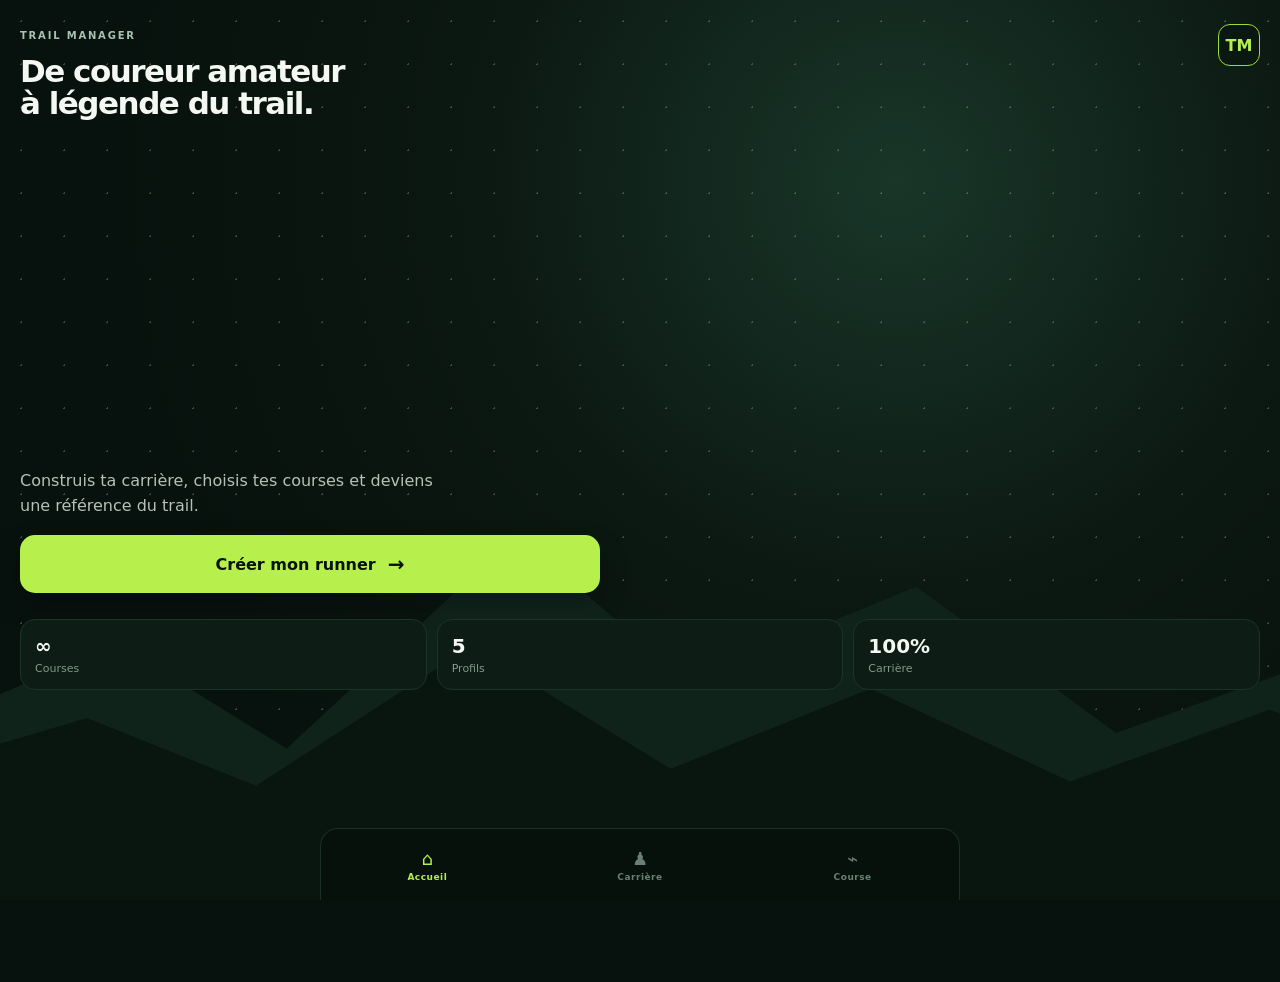
==== commit f6271952: "Update index.html" ====
--- a/web/index.html
+++ b/web/index.html
@@ -319,6 +319,8 @@
 <div class="page-content">
 
 
+<!-- NIVEAU -->
+
 <div class="career-level">
 
 <div>
@@ -348,6 +350,8 @@
 </div>
 
 
+<!-- RESSOURCES -->
+
 <div class="stats-grid">
 
 <div>
@@ -403,6 +407,154 @@
 
 </div>
 
+
+<!-- CARACTERISTIQUES -->
+
+<div class="section-title">
+
+<span>
+CARACTÉRISTIQUES
+</span>
+
+<small>
+Ton profil de coureur
+</small>
+
+</div>
+
+
+<div class="runner-stats">
+
+
+<div class="runner-stat">
+
+<div>
+
+<strong>
+🫁 Endurance
+</strong>
+
+<span id="statEnduranceValue">
+0
+</span>
+
+</div>
+
+<div class="stat-bar">
+<div id="statEnduranceBar"></div>
+</div>
+
+</div>
+
+
+<div class="runner-stat">
+
+<div>
+
+<strong>
+🦵 Montée
+</strong>
+
+<span id="statClimbValue">
+0
+</span>
+
+</div>
+
+<div class="stat-bar">
+<div id="statClimbBar"></div>
+</div>
+
+</div>
+
+
+<div class="runner-stat">
+
+<div>
+
+<strong>
+🏔️ Descente
+</strong>
+
+<span id="statDescentValue">
+0
+</span>
+
+</div>
+
+<div class="stat-bar">
+<div id="statDescentBar"></div>
+</div>
+
+</div>
+
+
+<div class="runner-stat">
+
+<div>
+
+<strong>
+⚡ Vitesse
+</strong>
+
+<span id="statSpeedValue">
+0
+</span>
+
+</div>
+
+<div class="stat-bar">
+<div id="statSpeedBar"></div>
+</div>
+
+</div>
+
+
+<div class="runner-stat">
+
+<div>
+
+<strong>
+🧠 Gestion
+</strong>
+
+<span id="statManagementValue">
+0
+</span>
+
+</div>
+
+<div class="stat-bar">
+<div id="statManagementBar"></div>
+</div>
+
+</div>
+
+
+<div class="runner-stat">
+
+<div>
+
+<strong>
+💪 Forme
+</strong>
+
+<span id="statFitnessValue">
+0
+</span>
+
+</div>
+
+<div class="stat-bar">
+<div id="statFitnessBar"></div>
+</div>
+
+</div>
+
+</div>
+
+
+<!-- PROCHAINE COURSE -->
 
 <div class="section-title">
 
@@ -473,6 +625,8 @@
 </div>
 
 
+<!-- COURSES A VENIR -->
+
 <div class="section-title">
 
 <span>
@@ -529,7 +683,7 @@
 
 
 <!-- =========================
-PREMIERE COURSE
+COURSE
 ========================== -->
 
 <section id="raceScreen" class="screen">
@@ -627,6 +781,8 @@
 </div>
 
 
+<!-- STRATEGIE -->
+
 <div class="strategy">
 
 <div class="section-title">
--- a/web/css/style.css
+++ b/web/css/style.css
@@ -1,24 +1,18 @@
-/* =========================================================
-TRAIL MANAGER — INTERFACE
-========================================================= */
-
 * {
 box-sizing: border-box;
+}
+
+html,
+body {
 margin: 0;
-padding: 0;
-}
-
-html {
 min-height: 100%;
-background: #080d0b;
+font-family: Inter, system-ui, -apple-system, BlinkMacSystemFont, "Segoe UI", sans-serif;
+background: #07110d;
+color: #f4f7f2;
 }
 
 body {
 min-height: 100vh;
-background-color: #080d0b !important;
-color: #f2f5f1;
-font-family: Arial, Helvetica, sans-serif;
-overflow-x: hidden;
 }
 
 button,
@@ -27,872 +21,591 @@
 }
 
 button {
-border: 0;
 cursor: pointer;
 }
 
-button:disabled {
-cursor: not-allowed;
-}
-
-
-/* =========================================================
-APPLICATION
-========================================================= */
-
-.app {
-position: relative;
-width: 100%;
-max-width: 520px;
+main {
 min-height: 100vh;
-margin: 0 auto;
-overflow: hidden;
-background:
-radial-gradient(
-circle at 50% 18%,
-rgba(91, 126, 72, 0.18),
-transparent 34%
-),
-linear-gradient(
-180deg,
-#101b17 0%,
-#0a110e 55%,
-#070b09 100%
-);
-}
-
-
-/* =========================================================
-ÉCRANS
-========================================================= */
+padding-bottom: 82px;
+}
 
 .screen {
-position: relative;
 display: none;
 min-height: 100vh;
-padding: 24px 20px 110px;
+position: relative;
+overflow: hidden;
 }
 
 .screen.active {
 display: block;
 }
 
-
-/* =========================================================
+/* =========================
 HEADER
-========================================================= */
-
-.topbar,
-.page-header {
+========================= */
+
+.topbar {
 position: relative;
-z-index: 20;
-display: flex;
+z-index: 3;
+display: flex;
+justify-content: space-between;
+align-items: flex-start;
+padding: 24px 20px 10px;
+}
+
+.topbar.simple {
 align-items: center;
-justify-content: space-between;
-}
-
-.topbar h1,
-.page-header h2 {
-margin-top: 4px;
-color: #ffffff;
+}
+
+.topbar small,
+.eyebrow,
+.section-title span,
+.career-level span,
+.stats-grid span,
+.race-stats span {
+font-size: 10px;
+letter-spacing: 1.8px;
+font-weight: 800;
+color: #a8c2b1;
+}
+
+.topbar h1 {
+font-size: 31px;
+line-height: 1.04;
+margin: 12px 0 0;
+letter-spacing: -1.5px;
+}
+
+.topbar h2 {
+margin: 4px 0 0;
 font-size: 25px;
-font-weight: 800;
-letter-spacing: -0.7px;
-}
-
-.eyebrow {
-display: block;
-color: #8e9c95;
-font-size: 10px;
-font-weight: 800;
-letter-spacing: 1.8px;
-text-transform: uppercase;
-}
-
-.eyebrow.accent {
-color: #b8e45c;
-}
-
-.profile-icon {
-display: flex;
-align-items: center;
-justify-content: center;
-width: 43px;
-height: 43px;
-border: 1px solid rgba(184, 228, 92, 0.28);
-border-radius: 50%;
-background: rgba(184, 228, 92, 0.09);
-color: #b8e45c;
-font-size: 12px;
+}
+
+.topbar p {
+margin: 5px 0 0;
+color: #9db1a4;
+}
+
+.logo,
+.runner-avatar {
+display: grid;
+place-items: center;
+border: 1px solid #9bdc39;
+color: #b7f04d;
 font-weight: 900;
-}
-
-
-/* =========================================================
-MONTAGNE
-========================================================= */
-
-.mountain-scene {
-position: absolute;
-top: 0;
-left: 0;
-width: 100%;
-height: 500px;
-overflow: hidden;
-pointer-events: none;
-
-background:
-radial-gradient(
-ellipse at 50% 40%,
-rgba(142, 189, 89, 0.12),
-transparent 38%
-),
-linear-gradient(
-180deg,
-#17241f 0%,
-#101a16 55%,
-#0b120f 100%
-);
-}
-
-.mountain-scene::after {
-content: "";
+background: #0b1812;
+}
+
+.logo {
+width: 42px;
+height: 42px;
+border-radius: 12px;
+}
+
+.runner-avatar {
+width: 68px;
+height: 68px;
+border-radius: 20px;
+font-size: 22px;
+}
+
+/* =========================
+ACCUEIL
+========================= */
+
+.mountains {
 position: absolute;
 inset: 0;
-background:
-linear-gradient(
-180deg,
-transparent 55%,
-#0a100d 100%
+overflow: hidden;
+background: radial-gradient(
+circle at 70% 20%,
+#193629 0,
+#0b1711 38%,
+#07110d 72%
 );
 }
 
 .stars {
 position: absolute;
 inset: 0;
-opacity: 0.7;
-
-background-image:
-radial-gradient(circle at 15% 18%, #ffffff 0 1px, transparent 1.5px),
-radial-gradient(circle at 28% 11%, #ffffff 0 1px, transparent 1.5px),
-radial-gradient(circle at 43% 22%, #ffffff 0 1px, transparent 1.5px),
-radial-gradient(circle at 67% 13%, #ffffff 0 1px, transparent 1.5px),
-radial-gradient(circle at 79% 27%, #ffffff 0 1px, transparent 1.5px),
-radial-gradient(circle at 91% 16%, #ffffff 0 1px, transparent 1.5px),
-radial-gradient(circle at 54% 8%, #ffffff 0 1px, transparent 1.5px);
+background-image: radial-gradient(
+#d7eadb 1px,
+transparent 1px
+);
+background-size: 43px 43px;
+opacity: 0.25;
 }
 
 .mountain {
 position: absolute;
-bottom: -10px;
+bottom: 0;
 left: -10%;
 width: 120%;
-height: 280px;
+height: 58%;
 clip-path: polygon(
 0 100%,
-0 70%,
-10% 61%,
-18% 72%,
-30% 43%,
-39% 60%,
-51% 24%,
-61% 53%,
-72% 35%,
-82% 64%,
-92% 46%,
-100% 65%,
+0 66%,
+16% 46%,
+27% 66%,
+42% 25%,
+53% 53%,
+68% 35%,
+81% 63%,
+100% 43%,
 100% 100%
 );
 }
 
-.mountain-back {
-height: 270px;
-background: #26382f;
-opacity: 0.7;
-}
-
-.mountain-middle {
-height: 220px;
-bottom: -20px;
-left: -15%;
-background: #18261f;
+.mountain.back {
+background: #10231a;
+transform: translateY(5%);
+}
+
+.mountain.front {
+height: 47%;
+background: #09150f;
 clip-path: polygon(
 0 100%,
-0 70%,
-12% 56%,
-23% 69%,
-36% 39%,
-45% 60%,
-57% 30%,
-66% 58%,
-78% 42%,
-88% 67%,
-100% 51%,
-100% 100%
-);
-}
-
-.mountain-front {
-height: 180px;
-bottom: -20px;
-left: -15%;
-background: #0c1511;
-clip-path: polygon(
-0 100%,
-0 76%,
-14% 63%,
-28% 75%,
-42% 47%,
-52% 68%,
-65% 38%,
-75% 64%,
-88% 48%,
+0 72%,
+14% 57%,
+25% 73%,
+39% 40%,
+52% 69%,
+65% 50%,
+78% 72%,
+91% 55%,
 100% 68%,
 100% 100%
 );
 }
 
-.ridge-line {
-position: absolute;
-z-index: 4;
-left: 22%;
-bottom: 150px;
-width: 58%;
-height: 2px;
-transform: rotate(-8deg);
-background: #b8e45c;
-opacity: 0.65;
-filter: drop-shadow(0 0 8px rgba(184, 228, 92, 0.5));
-}
-
-
-/* =========================================================
-ACCUEIL
-========================================================= */
-
-.home-content {
+.hero {
 position: relative;
-z-index: 10;
-padding-top: 285px;
-}
-
-.home-content h2 {
-margin-top: 10px;
-color: #ffffff;
-font-size: clamp(35px, 9vw, 47px);
-line-height: 0.98;
+z-index: 2;
+padding: 46vh 20px 0;
+max-width: 620px;
+}
+
+.hero p {
+color: #b4c3b8;
+line-height: 1.55;
+max-width: 420px;
+}
+
+.primary-button {
+width: 100%;
+border: 0;
+border-radius: 15px;
+padding: 17px 20px;
+background: #b7f04d;
+color: #08110b;
 font-weight: 900;
-letter-spacing: -2px;
-}
-
-.home-content h2 span {
-color: #b8e45c;
-}
-
-.hero-text {
-max-width: 420px;
-margin-top: 18px;
-color: #9aa69f;
-font-size: 15px;
-line-height: 1.6;
-}
-
-
-/* =========================================================
-BOUTONS
-========================================================= */
-
-.primary-button {
-display: flex;
+box-shadow: 0 12px 28px rgba(0, 0, 0, 0.22);
+display: flex;
+justify-content: center;
+gap: 12px;
 align-items: center;
-justify-content: space-between;
-width: 100%;
-min-height: 58px;
-margin-top: 25px;
-padding: 0 20px 0 22px;
-border-radius: 15px;
-
-background: #b8e45c;
-color: #0b110d;
-
-font-size: 15px;
-font-weight: 900;
-text-transform: uppercase;
-letter-spacing: 0.3px;
-
-box-shadow:
-0 10px 30px rgba(0, 0, 0, 0.28),
-0 0 25px rgba(184, 228, 92, 0.08);
-
-transition:
-transform 0.18s ease,
-background 0.18s ease;
+}
+
+.primary-button:hover {
+filter: brightness(1.05);
 }
 
 .primary-button span {
-font-size: 24px;
-}
-
-.primary-button:hover {
-transform: translateY(-2px);
-background: #c8f36e;
-}
-
-.primary-button:active {
-transform: translateY(1px);
-}
-
-.primary-button:disabled {
-background: #344039;
-color: #78847d;
-box-shadow: none;
-}
-
-
-/* =========================================================
-STATS ACCUEIL
-========================================================= */
-
-.stats-preview {
+font-size: 20px;
+}
+
+.home-stats {
 position: relative;
-z-index: 10;
+z-index: 2;
 display: grid;
 grid-template-columns: repeat(3, 1fr);
 gap: 10px;
-margin-top: 28px;
-}
-
-.stat-card {
-min-height: 86px;
-padding: 16px 10px;
-border: 1px solid rgba(255, 255, 255, 0.07);
+margin: 26px 20px 0;
+}
+
+.home-stats div,
+.stats-grid div,
+.race-stats div {
+background: #0d1c15;
+border: 1px solid #1c3328;
 border-radius: 15px;
-background: rgba(22, 31, 26, 0.78);
-text-align: center;
-backdrop-filter: blur(10px);
-}
-
-.stat-card strong {
+padding: 14px;
+}
+
+.home-stats strong {
 display: block;
-color: #ffffff;
-font-size: 22px;
-font-weight: 900;
-}
-
-.stat-card span {
+font-size: 20px;
+}
+
+.home-stats span {
 display: block;
-margin-top: 5px;
-color: #84918a;
-font-size: 9px;
-font-weight: 800;
-letter-spacing: 0.8px;
-text-transform: uppercase;
-}
-
-
-/* =========================================================
-CRÉATION DU RUNNER
-========================================================= */
-
-.page-header {
-justify-content: flex-start;
-gap: 14px;
+color: #829a8b;
+font-size: 11px;
+margin-top: 4px;
+}
+
+/* =========================
+PAGES
+========================= */
+
+.page-content {
+padding: 18px 20px 30px;
+max-width: 700px;
+margin: auto;
 }
 
 .icon-button {
-display: flex;
+border: 1px solid #294336;
+background: #0d1c15;
+color: #fff;
+width: 42px;
+height: 42px;
+border-radius: 12px;
+}
+
+.runner-preview {
+display: flex;
+gap: 15px;
 align-items: center;
-justify-content: center;
-flex: 0 0 auto;
-width: 43px;
-height: 43px;
-border: 1px solid rgba(255, 255, 255, 0.1);
-border-radius: 13px;
-background: #151f1a;
-color: #ffffff;
-font-size: 22px;
-}
-
-.create-content {
-margin-top: 28px;
-}
-
-.runner-preview {
-display: flex;
-align-items: center;
-gap: 17px;
-min-height: 120px;
-padding: 20px;
-border: 1px solid rgba(184, 228, 92, 0.12);
+background: linear-gradient(135deg, #11261b, #0b1711);
+border: 1px solid #20392b;
 border-radius: 20px;
-background:
-linear-gradient(
-135deg,
-rgba(184, 228, 92, 0.09),
-rgba(255, 255, 255, 0.025)
-);
-}
-
-.preview-label {
+padding: 18px;
+margin-bottom: 25px;
+}
+
+.runner-preview h2 {
+margin: 4px 0;
+}
+
+.runner-preview p {
+margin: 0;
+color: #8ea596;
+}
+
+/* =========================
+FORMULAIRE
+========================= */
+
+.form-label {
 display: block;
-color: #78857e;
-font-size: 9px;
-font-weight: 900;
-letter-spacing: 1.4px;
-text-transform: uppercase;
-}
-
-.runner-preview h3 {
-margin-top: 5px;
-color: #ffffff;
-font-size: 22px;
-}
-
-
-/* =========================================================
-AVATAR RUNNER
-========================================================= */
-
-.runner-avatar,
-.large-runner-avatar {
-position: relative;
-flex: 0 0 auto;
-width: 68px;
-height: 68px;
-overflow: hidden;
-border: 1px solid rgba(184, 228, 92, 0.25);
-border-radius: 50%;
-background:
-radial-gradient(
-circle at 50% 35%,
-#53655b,
-#25352c 70%
-);
-}
-
-.runner-avatar::after,
-.large-runner-avatar::after {
-content: "";
-position: absolute;
-right: 7px;
-bottom: 7px;
-width: 15px;
-height: 15px;
-border: 3px solid #0d1511;
-border-radius: 50%;
-background: #b8e45c;
-}
-
-.runner-head {
-position: absolute;
-z-index: 2;
-top: 13px;
-left: 24px;
-width: 20px;
-height: 20px;
-border-radius: 50%;
-background: #d7c2aa;
-}
-
-.runner-body {
-position: absolute;
-bottom: -2px;
-left: 14px;
-width: 40px;
-height: 42px;
-border-radius: 22px 22px 5px 5px;
-background: #34483d;
-}
-
-.form-group {
-margin-top: 27px;
-}
-
-.form-group label {
-display: block;
-margin-bottom: 10px;
-color: #c7d0ca;
+color: #cbd7cf;
 font-size: 12px;
 font-weight: 800;
-text-transform: uppercase;
-letter-spacing: 0.7px;
-}
-
-.form-group input {
+margin-bottom: 8px;
+}
+
+.text-input {
 width: 100%;
-height: 54px;
-padding: 0 17px;
+background: #0b1812;
+color: #fff;
+border: 1px solid #294336;
+border-radius: 13px;
+padding: 16px;
 outline: none;
-border: 1px solid rgba(255, 255, 255, 0.1);
-border-radius: 14px;
-background: #121b16;
-color: #ffffff;
-font-size: 15px;
-}
-
-.form-group input::placeholder {
-color: #5e6963;
-}
-
-.form-group input:focus {
-border-color: rgba(184, 228, 92, 0.6);
-box-shadow: 0 0 0 3px rgba(184, 228, 92, 0.08);
-}
-
-
-/* =========================================================
+margin-bottom: 25px;
+}
+
+.text-input:focus {
+border-color: #b7f04d;
+}
+
+.section-title {
+display: flex;
+justify-content: space-between;
+align-items: end;
+margin: 22px 0 12px;
+}
+
+.section-title small {
+color: #718779;
+}
+
+/* =========================
 PROFILS
-========================================================= */
-
-.section-heading h3 {
-margin-top: 4px;
-color: #ffffff;
-font-size: 17px;
-}
-
-.profile-grid {
+========================= */
+
+.profiles {
 display: grid;
 grid-template-columns: 1fr 1fr;
 gap: 10px;
-margin-top: 13px;
-}
-
-.profile-card {
-display: flex;
+}
+
+.profile-card,
+.strategy-card {
+border: 1px solid #21392c;
+background: #0c1a13;
+color: #fff;
+border-radius: 16px;
+text-align: left;
+padding: 16px;
+display: flex;
+flex-direction: column;
+gap: 7px;
+}
+
+.profile-card b {
+color: #b7f04d;
+font-size: 20px;
+}
+
+.profile-card strong {
+font-size: 15px;
+}
+
+.profile-card span,
+.strategy-card span {
+font-size: 11px;
+color: #83998c;
+line-height: 1.4;
+}
+
+.profile-card.selected,
+.strategy-card.selected {
+border-color: #b7f04d;
+background: #122419;
+box-shadow: 0 0 0 1px #b7f04d inset;
+}
+
+.profile-card.wide {
+grid-column: 1 / -1;
+}
+
+.create-button {
+margin-top: 20px;
+}
+
+/* =========================
+CARRIERE
+========================= */
+
+.career-level {
+background: #0d1c15;
+border: 1px solid #1d3428;
+border-radius: 18px;
+padding: 17px;
+margin-bottom: 12px;
+}
+
+.career-level > div:first-child {
+display: flex;
+justify-content: space-between;
 align-items: center;
-gap: 11px;
-min-height: 82px;
-padding: 13px;
-border: 1px solid rgba(255, 255, 255, 0.07);
-border-radius: 15px;
-background: #121b16;
-color: #ffffff;
-text-align: left;
-transition:
-border-color 0.18s ease,
-background 0.18s ease,
-transform 0.18s ease;
-}
-
-.profile-card:hover {
-transform: translateY(-1px);
-border-color: rgba(184, 228, 92, 0.35);
-}
-
-.profile-card.selected {
-border-color: #b8e45c;
-background:
-linear-gradient(
-135deg,
-rgba(184, 228, 92, 0.13),
-#121b16
-);
-}
-
-.profile-card-wide {
-grid-column: 1 / -1;
-}
-
-.profile-symbol {
-display: flex;
-align-items: center;
-justify-content: center;
-flex: 0 0 auto;
-width: 38px;
-height: 38px;
-border-radius: 11px;
-background: rgba(184, 228, 92, 0.1);
-color: #b8e45c;
-font-size: 18px;
-font-weight: 900;
-}
-
-.profile-card strong {
-display: block;
-font-size: 12px;
-font-weight: 900;
-}
-
-.profile-card span {
-display: block;
-margin-top: 4px;
-color: #748078;
-font-size: 9px;
-line-height: 1.35;
-}
-
-
-/* =========================================================
-BOUTON CRÉATION
-========================================================= */
-
-.create-button {
-margin-top: 28px;
-}
-
-
-/* =========================================================
-CARRIÈRE
-========================================================= */
-
-.career-content {
-margin-top: 28px;
-}
-
-.career-hero {
-display: flex;
-align-items: center;
-gap: 17px;
-padding: 21px;
-border: 1px solid rgba(255, 255, 255, 0.07);
-border-radius: 20px;
-background:
-linear-gradient(
-135deg,
-rgba(184, 228, 92, 0.09),
-rgba(255, 255, 255, 0.02)
-);
-}
-
-.large-runner-avatar {
-width: 82px;
-height: 82px;
-}
-
-.large-runner-avatar .runner-head {
-top: 16px;
-left: 29px;
-width: 23px;
-height: 23px;
-}
-
-.large-runner-avatar .runner-body {
-left: 16px;
-width: 50px;
-height: 49px;
-}
-
-.career-hero h2 {
-margin-top: 5px;
-color: #ffffff;
-font-size: 21px;
-}
-
-.career-hero p {
-margin-top: 5px;
-color: #7f8b84;
-font-size: 11px;
-}
-
-.career-stats {
+}
+
+.career-level strong {
+font-size: 26px;
+}
+
+.xp {
+height: 7px;
+background: #20362a;
+border-radius: 99px;
+overflow: hidden;
+margin: 10px 0 5px;
+}
+
+.xp div {
+height: 100%;
+width: 0;
+background: #b7f04d;
+}
+
+.career-level small {
+color: #7e9787;
+}
+
+.stats-grid,
+.race-stats {
 display: grid;
 grid-template-columns: 1fr 1fr;
 gap: 10px;
-margin-top: 12px;
-}
-
-.career-stat {
-padding: 17px;
-border: 1px solid rgba(255, 255, 255, 0.06);
-border-radius: 15px;
-background: #111a15;
-}
-
-.career-stat span {
-color: #76827b;
-font-size: 10px;
-font-weight: 800;
-text-transform: uppercase;
-letter-spacing: 0.7px;
-}
-
-.career-stat strong {
+}
+
+.stats-grid strong,
+.race-stats strong {
 display: block;
-margin-top: 7px;
-color: #ffffff;
-font-size: 23px;
+margin-top: 6px;
+font-size: 18px;
+}
+
+/* =========================
+COURSE
+========================= */
+
+.race-card {
+background: linear-gradient(145deg, #11261b, #0a1710);
+border: 1px solid #294536;
+border-radius: 20px;
+padding: 18px;
+}
+
+.race-top {
+display: flex;
+justify-content: space-between;
+color: #9cb3a3;
+font-size: 12px;
+}
+
+.tag {
+display: inline-block;
+color: #b7f04d;
+font-size: 9px;
 font-weight: 900;
-}
-
-.next-race {
-display: flex;
-align-items: center;
-justify-content: space-between;
-gap: 15px;
-margin-top: 12px;
-padding: 20px;
-border: 1px solid rgba(184, 228, 92, 0.12);
-border-radius: 18px;
-background: #141e18;
-}
-
-.next-race h3 {
-margin-top: 5px;
-color: #ffffff;
-font-size: 16px;
-}
-
-.next-race p {
-max-width: 210px;
-margin-top: 6px;
-color: #77837c;
-font-size: 10px;
+letter-spacing: 1.3px;
+border: 1px solid #56782d;
+border-radius: 99px;
+padding: 5px 8px;
+}
+
+.race-card h2 {
+margin: 16px 0 8px;
+}
+
+.race-card p,
+.race-hero p {
+color: #8fa698;
 line-height: 1.5;
 }
 
-.secondary-button {
-flex: 0 0 auto;
-min-height: 42px;
-padding: 0 13px;
-border: 1px solid rgba(184, 228, 92, 0.28);
-border-radius: 11px;
-background: transparent;
-color: #b8e45c;
-font-size: 10px;
-font-weight: 900;
-}
-
-.secondary-button span {
-margin-left: 4px;
-font-size: 14px;
-}
-
-
-/* =========================================================
-CONTENU À VENIR
-========================================================= */
-
-.coming-section {
-margin-top: 27px;
-}
-
-.coming-grid {
+.race-meta {
+display: flex;
+gap: 18px;
+color: #9fb3a6;
+font-size: 12px;
+margin: 16px 0;
+}
+
+.upcoming {
 display: grid;
 gap: 9px;
-margin-top: 11px;
-}
-
-.coming-card {
-display: flex;
-align-items: center;
-justify-content: space-between;
-min-height: 58px;
-padding: 0 16px;
-border: 1px solid rgba(255, 255, 255, 0.05);
-border-radius: 13px;
-background: #101813;
-}
-
-.coming-card strong {
-color: #dce3df;
-font-size: 12px;
-}
-
-.coming-card span {
-color: #66726b;
-font-size: 9px;
-}
-
-
-/* =========================================================
-NAVIGATION BASSE
-========================================================= */
+}
+
+.upcoming div {
+display: grid;
+grid-template-columns: 1fr auto;
+gap: 5px;
+padding: 15px;
+background: #0d1c15;
+border: 1px solid #1b3125;
+border-radius: 14px;
+}
+
+.upcoming span {
+color: #748c7e;
+font-size: 11px;
+}
+
+.upcoming b {
+grid-row: 1 / 3;
+grid-column: 2;
+color: #607366;
+font-size: 10px;
+}
+
+.race-hero {
+padding: 20px 0;
+}
+
+.race-hero h1 {
+font-size: 34px;
+margin: 16px 0 8px;
+}
+
+.strategy {
+margin-bottom: 20px;
+}
+
+.strategy-card {
+width: 100%;
+margin-bottom: 9px;
+}
+
+.race-result {
+margin-top: 15px;
+background: #102219;
+border: 1px solid #b7f04d;
+border-radius: 16px;
+padding: 18px;
+line-height: 1.5;
+}
+
+.hidden {
+display: none;
+}
+
+/* =========================
+NAVIGATION
+========================= */
 
 .bottom-nav {
 position: fixed;
-z-index: 100;
+z-index: 10;
 bottom: 0;
-left: 50%;
+left: 0;
+right: 0;
+height: 72px;
 display: grid;
 grid-template-columns: repeat(3, 1fr);
-width: min(520px, 100%);
-min-height: 78px;
-transform: translateX(-50%);
-border-top: 1px solid rgba(255, 255, 255, 0.07);
-background: rgba(8, 13, 11, 0.94);
-backdrop-filter: blur(18px);
+background: rgba(7, 17, 13, 0.95);
+border-top: 1px solid #1b3025;
+backdrop-filter: blur(10px);
+padding-bottom: env(safe-area-inset-bottom);
 }
 
 .nav-item {
+border: 0;
+background: none;
+color: #698174;
+font-size: 18px;
 display: flex;
 flex-direction: column;
 align-items: center;
 justify-content: center;
-gap: 5px;
-background: transparent;
-color: #5e6963;
+gap: 3px;
 }
 
 .nav-item span {
-font-size: 20px;
-line-height: 1;
-}
-
-.nav-item small {
 font-size: 9px;
 font-weight: 800;
-text-transform: uppercase;
 letter-spacing: 0.5px;
 }
 
 .nav-item.active {
-color: #b8e45c;
-}
-
-
-/* =========================================================
-PETITS ÉCRANS
-========================================================= */
-
-@media (max-width: 380px) {
-
-.screen {
-padding-left: 15px;
-padding-right: 15px;
-}
-
-.home-content h2 {
-font-size: 34px;
-}
-
-.profile-card {
-padding: 10px;
-}
-
-.profile-symbol {
-width: 34px;
-height: 34px;
-}
-
-.next-race {
-align-items: flex-start;
-flex-direction: column;
-}
-
-.secondary-button {
-width: 100%;
-}
-}
-
-
-/* =========================================================
-ÉCRANS PLUS LARGES
-========================================================= */
-
-@media (min-width: 521px) {
-
-body {
-display: flex;
-justify-content: center;
-}
-
-.app {
-min-height: 100vh;
-box-shadow:
-0 0 80px rgba(0, 0, 0, 0.45);
+color: #b7f04d;
+}
+
+/* =========================
+DESKTOP
+========================= */
+
+@media (min-width: 700px) {
+
+.hero {
+padding-top: 36vh;
+}
+
+.profiles {
+grid-template-columns: repeat(3, 1fr);
+}
+
+.profile-card.wide {
+grid-column: auto;
+}
+
+.create-button {
+max-width: 500px;
+margin-left: auto;
+margin-right: auto;
 }
 
 .bottom-nav {
-width: 520px;
-}
-}
+left: 50%;
+transform: translateX(-50%);
+max-width: 700px;
+border: 1px solid #1b3025;
+border-bottom: 0;
+border-radius: 18px 18px 0 0;
+}
+}
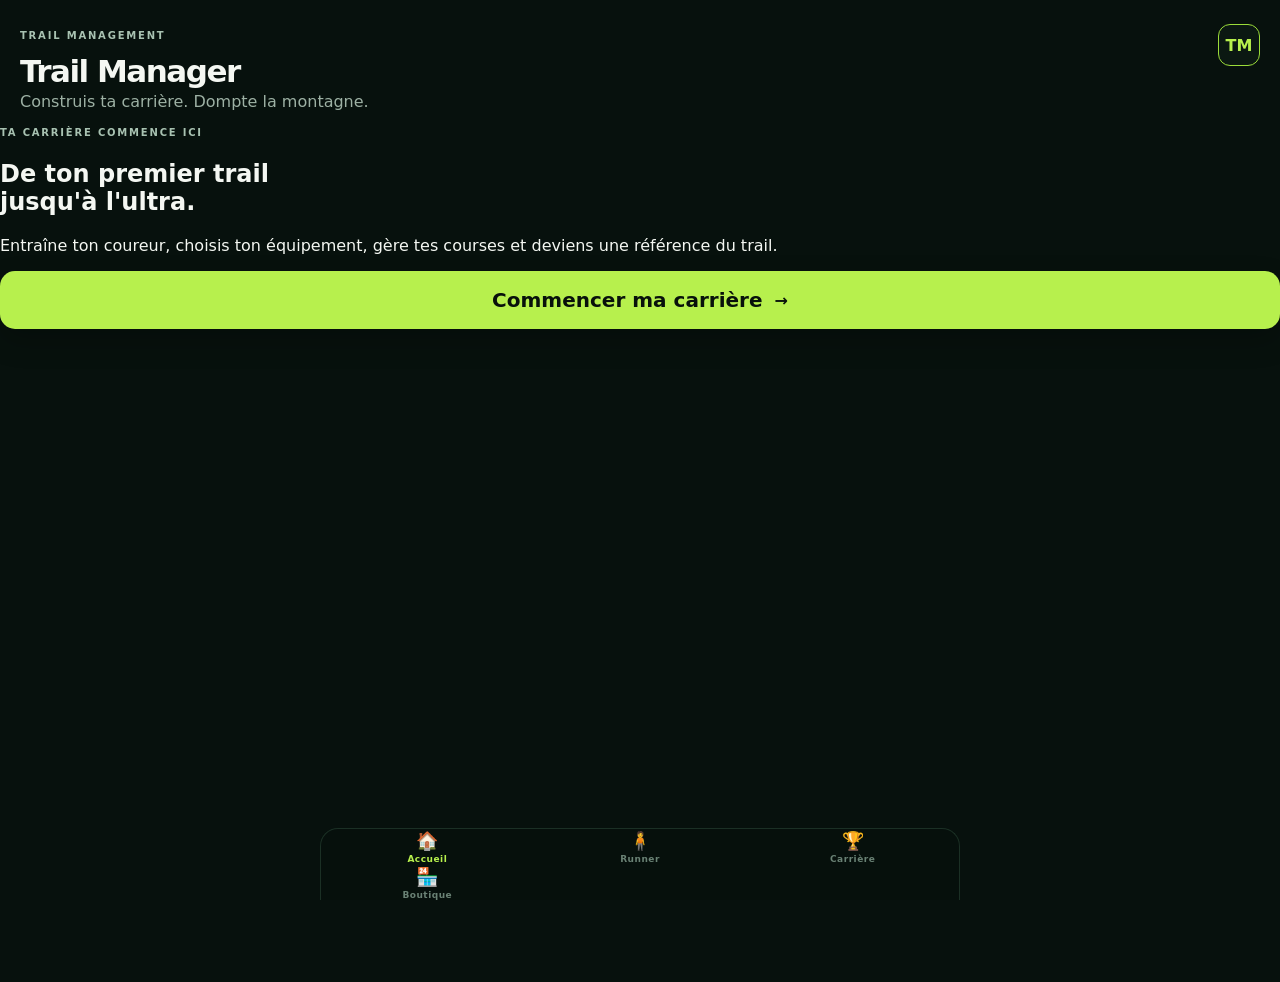
==== commit 8cc74981: "Update index.html" ====
--- a/web/index.html
+++ b/web/index.html
@@ -3,7 +3,7 @@
 <head>
 <meta charset="UTF-8">
 <meta name="viewport" content="width=device-width, initial-scale=1.0, viewport-fit=cover">
-<meta name="theme-color" content="#08130f">
+<meta name="theme-color" content="#07110d">
 <title>Trail Manager</title>
 <link rel="stylesheet" href="css/style.css">
 </head>
@@ -18,63 +18,40 @@
 
 <section id="homeScreen" class="screen active">
 
-<div class="mountains">
-<div class="stars"></div>
-<div class="mountain back"></div>
-<div class="mountain front"></div>
+<div class="realistic-background home-background">
+<div class="background-overlay"></div>
 </div>
 
 <header class="topbar">
-
-<div>
-<small>TRAIL MANAGER</small>
-
-<h1>
-De coureur amateur<br>
-à légende du trail.
-</h1>
-</div>
-
-<div class="logo">
-TM
-</div>
-
+<div>
+<small>TRAIL MANAGEMENT</small>
+<h1>Trail Manager</h1>
+<p>Construis ta carrière. Dompte la montagne.</p>
+</div>
+
+<div class="logo">TM</div>
 </header>
 
-<div class="hero">
+<div class="home-hero">
+
+<div class="hero-copy">
+<span class="eyebrow">TA CARRIÈRE COMMENCE ICI</span>
+
+<h2>
+De ton premier trail<br>
+jusqu'à l'ultra.
+</h2>
 
 <p>
-Construis ta carrière, choisis tes courses
-et deviens une référence du trail.
+Entraîne ton coureur, choisis ton équipement,
+gère tes courses et deviens une référence du trail.
 </p>
-
-<button
-id="startButton"
-class="primary-button"
-type="button"
->
-Créer mon runner
-<span>→</span>
-</button>
-
-</div>
-
-<div class="home-stats">
-
-<div>
-<strong>∞</strong>
-<span>Courses</span>
-</div>
-
-<div>
-<strong>5</strong>
-<span>Profils</span>
-</div>
-
-<div>
-<strong>100%</strong>
-<span>Carrière</span>
-</div>
+</div>
+
+<button id="startButton" class="primary-button">
+<span>Commencer ma carrière</span>
+<strong>→</strong>
+</button>
 
 </div>
 
@@ -89,195 +66,130 @@
 
 <header class="topbar simple">
 
-<button
-id="backButton"
-class="icon-button"
-type="button"
->
+<button id="backButton" class="icon-button">
 ←
 </button>
 
 <div>
 <small>NOUVELLE CARRIÈRE</small>
-<h2>Créer ton runner</h2>
-</div>
-
-<div class="logo">
-TM
-</div>
+<h2>Ton runner</h2>
+</div>
+
+<div></div>
 
 </header>
 
-
 <div class="page-content">
 
 <div class="runner-preview">
 
 <div class="runner-avatar">
-TM
-</div>
-
-<div>
-
-<span class="eyebrow">
-TON RUNNER
-</span>
-
-<h2 id="previewName">
-Ton prénom
-</h2>
-
-<p>
-Prêt à prendre le départ.
-</p>
-
-</div>
-
-</div>
-
-
-<label
-class="form-label"
-for="runnerName"
->
-Prénom du coureur
+🏃
+</div>
+
+<div>
+<span class="eyebrow">TON COUREUR</span>
+<h2 id="previewName">Ton prénom</h2>
+<p>Choisis son profil de départ</p>
+</div>
+
+</div>
+
+<label class="form-label" for="runnerName">
+PRÉNOM DU RUNNER
 </label>
 
 <input
 id="runnerName"
 class="text-input"
 type="text"
-maxlength="20"
+maxlength="18"
 placeholder="Ex : Thomas"
 autocomplete="off"
 >
 
-
 <div class="section-title">
-
+<div>
+<span>STYLE DE COURSE</span>
+<h3>Choisis ton profil</h3>
+</div>
+
+<small>1 choix</small>
+</div>
+
+<div class="profiles">
+
+<button
+class="profile-card"
+data-profile="grimpeur"
+type="button"
+>
+<b>⛰️</b>
+<strong>Grimpeur</strong>
 <span>
-STYLE DE COURSE
+Très fort dans les montées.
+Moins à l'aise dans les descentes.
 </span>
-
-<small>
-Choisis ton profil
-</small>
-
-</div>
-
-
-<div class="profiles">
-
+</button>
 
 <button
 class="profile-card"
-type="button"
-data-profile="grimpeur"
->
-
-<b>↗</b>
-
-<strong>
-Grimpeur
-</strong>
-
+data-profile="rouleur"
+type="button"
+>
+<b>⚡</b>
+<strong>Rouleur</strong>
 <span>
-À l'aise dans les gros dénivelés
+Rapide et efficace sur les portions roulantes.
 </span>
-
-</button>
-
+</button>
 
 <button
 class="profile-card"
-type="button"
-data-profile="rouleur"
->
-
-<b>→</b>
-
-<strong>
-Rouleur
-</strong>
-
+data-profile="descendeur"
+type="button"
+>
+<b>🏔️</b>
+<strong>Descendeur</strong>
 <span>
-Rapide et régulier sur les pistes
+Excellent dans les descentes techniques.
 </span>
-
-</button>
-
+</button>
 
 <button
 class="profile-card"
-type="button"
-data-profile="descendeur"
->
-
-<b>↘</b>
-
-<strong>
-Descendeur
-</strong>
-
+data-profile="ultra"
+type="button"
+>
+<b>🔥</b>
+<strong>Ultra</strong>
 <span>
-Explosif dans les descentes
+Endurant et très bon gestionnaire d'effort.
 </span>
-
-</button>
-
-
-<button
-class="profile-card"
-type="button"
-data-profile="ultra"
->
-
-<b>∞</b>
-
-<strong>
-Ultra
-</strong>
-
+</button>
+
+<button
+class="profile-card wide"
+data-profile="polyvalent"
+type="button"
+>
+<b>🎯</b>
+<strong>Polyvalent</strong>
 <span>
-Endurant sur les longues distances
+Aucun gros point faible. Un profil équilibré
+pour construire ta carrière.
 </span>
-
-</button>
-
-
-<button
-class="profile-card wide"
-type="button"
-data-profile="polyvalent"
->
-
-<b>✦</b>
-
-<strong>
-Polyvalent
-</strong>
-
-<span>
-Équilibré sur tous les terrains
-</span>
-
-</button>
-
-</div>
-
+</button>
+
+</div>
 
 <button
 id="createRunnerButton"
 class="primary-button create-button"
 type="button"
 >
-
-Commencer ma carrière
-
-<span>
-→
-</span>
-
+Créer mon runner
+<strong>→</strong>
 </button>
 
 </div>
@@ -286,566 +198,655 @@
 
 
 <!-- =========================
-CARRIERE
+RUNNER
 ========================== -->
 
-<section id="careerScreen" class="screen">
-
-<header class="topbar">
-
-<div>
-
-<small>
-MA CARRIÈRE
-</small>
-
-<h2 id="careerName">
-Runner
-</h2>
-
-<p id="careerProfile">
+<section id="runnerScreen" class="screen">
+
+<div class="realistic-background runner-background">
+<div class="background-overlay"></div>
+</div>
+
+<header class="topbar simple">
+
+<div>
+<small>MON RUNNER</small>
+<h2 id="runnerScreenName">Runner</h2>
+</div>
+
+<div class="runner-level-badge">
+LVL <strong id="runnerScreenLevel">1</strong>
+</div>
+
+</header>
+
+<div class="page-content runner-page">
+
+<div class="runner-showcase">
+
+<div class="runner-figure">
+<div class="runner-shadow"></div>
+
+<div class="runner-body">
+
+<div class="runner-head">
+🧢
+</div>
+
+<div class="runner-torso">
+<span>TM</span>
+</div>
+
+<div class="runner-legs">
+<div></div>
+<div></div>
+</div>
+
+<div class="runner-shoes">
+<div>👟</div>
+<div>👟</div>
+</div>
+
+<div class="runner-pack">
+🎒
+</div>
+
+</div>
+</div>
+
+<div class="runner-info">
+
+<span class="eyebrow">ÉQUIPEMENT ACTUEL</span>
+
+<h3 id="runnerProfileName">
 Polyvalent
+</h3>
+
+<p>
+Ton équipement peut améliorer
+tes performances en course.
 </p>
 
 </div>
 
-<div class="logo">
-TM
-</div>
-
-</header>
-
-
-<div class="page-content">
-
-
-<!-- NIVEAU -->
-
-<div class="career-level">
-
-<div>
-
-<span>
-NIVEAU
-</span>
-
-<strong id="careerLevel">
-1
-</strong>
-
-</div>
-
-
-<div class="xp">
-
-<div id="xpBar"></div>
-
-</div>
-
-
-<small id="xpText">
-0 / 100 XP
-</small>
-
-</div>
-
-
-<!-- RESSOURCES -->
-
-<div class="stats-grid">
-
-<div>
-
-<span>
-ÉNERGIE
-</span>
-
-<strong id="energyValue">
-100
-</strong>
-
-</div>
-
-
-<div>
-
-<span>
-ARGENT
-</span>
-
-<strong id="moneyValue">
-500 €
-</strong>
-
-</div>
-
-
-<div>
-
-<span>
-COURSES
-</span>
-
-<strong id="racesValue">
-0
-</strong>
-
-</div>
-
-
-<div>
-
-<span>
-VICTOIRES
-</span>
-
-<strong id="winsValue">
-0
-</strong>
-
-</div>
-
-</div>
-
-
-<!-- CARACTERISTIQUES -->
+</div>
+
 
 <div class="section-title">
-
-<span>
-CARACTÉRISTIQUES
-</span>
-
-<small>
-Ton profil de coureur
-</small>
-
-</div>
-
+<div>
+<span>CARACTÉRISTIQUES</span>
+<h3>Profil du coureur</h3>
+</div>
+</div>
 
 <div class="runner-stats">
 
-
 <div class="runner-stat">
-
-<div>
-
-<strong>
-🫁 Endurance
-</strong>
-
-<span id="statEnduranceValue">
-0
-</span>
-
+<div>
+<strong>Endurance</strong>
+<span id="statEnduranceValue">60</span>
 </div>
 
 <div class="stat-bar">
 <div id="statEnduranceBar"></div>
 </div>
-
-</div>
-
+</div>
 
 <div class="runner-stat">
-
-<div>
-
-<strong>
-🦵 Montée
-</strong>
-
-<span id="statClimbValue">
-0
-</span>
-
+<div>
+<strong>Montée</strong>
+<span id="statClimbValue">60</span>
 </div>
 
 <div class="stat-bar">
 <div id="statClimbBar"></div>
 </div>
-
-</div>
-
+</div>
 
 <div class="runner-stat">
-
-<div>
-
-<strong>
-🏔️ Descente
-</strong>
-
-<span id="statDescentValue">
-0
-</span>
-
+<div>
+<strong>Descente</strong>
+<span id="statDescentValue">60</span>
 </div>
 
 <div class="stat-bar">
 <div id="statDescentBar"></div>
 </div>
-
-</div>
-
+</div>
 
 <div class="runner-stat">
-
-<div>
-
-<strong>
-⚡ Vitesse
-</strong>
-
-<span id="statSpeedValue">
-0
-</span>
-
+<div>
+<strong>Vitesse</strong>
+<span id="statSpeedValue">60</span>
 </div>
 
 <div class="stat-bar">
 <div id="statSpeedBar"></div>
 </div>
-
-</div>
-
+</div>
 
 <div class="runner-stat">
-
-<div>
-
-<strong>
-🧠 Gestion
-</strong>
-
-<span id="statManagementValue">
-0
-</span>
-
+<div>
+<strong>Gestion</strong>
+<span id="statManagementValue">60</span>
 </div>
 
 <div class="stat-bar">
 <div id="statManagementBar"></div>
 </div>
-
-</div>
-
+</div>
 
 <div class="runner-stat">
-
-<div>
-
-<strong>
-💪 Forme
-</strong>
-
-<span id="statFitnessValue">
-0
-</span>
-
+<div>
+<strong>Forme</strong>
+<span id="statFitnessValue">60</span>
 </div>
 
 <div class="stat-bar">
 <div id="statFitnessBar"></div>
 </div>
-
-</div>
-
-</div>
-
-
-<!-- PROCHAINE COURSE -->
+</div>
+
+</div>
+
 
 <div class="section-title">
-
+<div>
+<span>ÉQUIPEMENT</span>
+<h3>Ce que tu portes</h3>
+</div>
+</div>
+
+<div class="equipment-grid">
+
+<button class="equipment-slot" type="button">
+<span>👟</span>
+<strong>Chaussures</strong>
+<small id="shoeEquipment">Standard</small>
+</button>
+
+<button class="equipment-slot" type="button">
+<span>🎒</span>
+<strong>Sac</strong>
+<small id="bagEquipment">5 L</small>
+</button>
+
+<button class="equipment-slot" type="button">
+<span>🧥</span>
+<strong>Veste</strong>
+<small id="jacketEquipment">Standard</small>
+</button>
+
+<button class="equipment-slot" type="button">
+<span>🦯</span>
+<strong>Bâtons</strong>
+<small id="poleEquipment">Aucun</small>
+</button>
+
+</div>
+
+</div>
+
+</section>
+
+
+<!-- =========================
+CARRIÈRE
+========================== -->
+
+<section id="careerScreen" class="screen">
+
+<header class="topbar">
+
+<div>
+<small>CARRIÈRE</small>
+<h1 id="careerName">Runner</h1>
+<p id="careerProfile">Polyvalent</p>
+</div>
+
+<div class="runner-level-badge">
+LVL <strong id="careerLevel">1</strong>
+</div>
+
+</header>
+
+<div class="page-content">
+
+<div class="career-level">
+
+<div>
+<span>PROGRESSION</span>
+<strong>Niveau <span id="careerLevelSmall">1</span></strong>
+</div>
+
+<div class="xp">
+<div id="xpBar"></div>
+</div>
+
+<small id="xpText">0 / 100 XP</small>
+
+</div>
+
+
+<div class="stats-grid">
+
+<div>
+<span>ÉNERGIE</span>
+<strong id="energyValue">100</strong>
+</div>
+
+<div>
+<span>ARGENT</span>
+<strong id="moneyValue">500 €</strong>
+</div>
+
+<div>
+<span>COURSES</span>
+<strong id="racesValue">0</strong>
+</div>
+
+<div>
+<span>VICTOIRES</span>
+<strong id="winsValue">0</strong>
+</div>
+
+</div>
+
+
+<div class="section-title">
+<div>
+<span>PROCHAIN OBJECTIF</span>
+<h3>Première course</h3>
+</div>
+</div>
+
+
+<div class="race-card">
+
+<div class="race-top">
+<span>TRAIL LOCAL</span>
+<span class="tag">FACILE</span>
+</div>
+
+<h2>Sentier des Pins</h2>
+
+<p>
+Un premier trail idéal pour découvrir
+la compétition et apprendre à gérer ton effort.
+</p>
+
+<div class="race-meta">
+<span>🏃 8 km</span>
+<span>⛰️ +250 m</span>
+<span>🌲 Forêt</span>
+</div>
+
+<button id="raceButton" class="primary-button" type="button">
+Préparer la course
+<strong>→</strong>
+</button>
+
+</div>
+
+
+<div class="section-title">
+<div>
+<span>CALENDRIER</span>
+<h3>Courses à venir</h3>
+</div>
+</div>
+
+
+<div class="upcoming">
+
+<div>
+<strong>Crête du Lac</strong>
+<span>14 km · +650 m</span>
+<b>LOCK</b>
+</div>
+
+<div>
+<strong>Grand Belvédère</strong>
+<span>25 km · +1 400 m</span>
+<b>LOCK</b>
+</div>
+
+<div>
+<strong>Traversée des Arêtes</strong>
+<span>42 km · +2 500 m</span>
+<b>LOCK</b>
+</div>
+
+<div>
+<strong>Ultra des Géants</strong>
+<span>80 km · +4 800 m</span>
+<b>LOCK</b>
+</div>
+
+</div>
+
+</div>
+
+</section>
+
+
+<!-- =========================
+BOUTIQUE
+========================== -->
+
+<section id="shopScreen" class="screen">
+
+<header class="topbar">
+
+<div>
+<small>BOUTIQUE</small>
+<h1>Équipement</h1>
+<p>Améliore ton matériel.</p>
+</div>
+
+<div class="money-badge">
+💰 <strong id="shopMoney">500 €</strong>
+</div>
+
+</header>
+
+<div class="page-content">
+
+<div class="shop-tabs">
+
+<button class="shop-tab active" data-category="shoes">
+Chaussures
+</button>
+
+<button class="shop-tab" data-category="bags">
+Sacs
+</button>
+
+<button class="shop-tab" data-category="clothes">
+Vêtements
+</button>
+
+</div>
+
+
+<div class="shop-grid">
+
+<article class="shop-item">
+
+<div class="shop-item-image">
+👟
+</div>
+
+<div class="shop-item-content">
+
+<span class="item-rarity">STANDARD</span>
+
+<h3>Trail Basic</h3>
+
+<p>
+Une chaussure fiable pour commencer.
+</p>
+
+<div class="item-stats">
+<span>+2 Vitesse</span>
+<span>+2 Descente</span>
+</div>
+
+<div class="item-buy">
+
+<strong>150 €</strong>
+
+<button
+class="buy-button"
+type="button"
+data-item="trail-basic"
+data-price="150"
+>
+Acheter
+</button>
+
+</div>
+
+</div>
+
+</article>
+
+
+<article class="shop-item">
+
+<div class="shop-item-image">
+👟
+</div>
+
+<div class="shop-item-content">
+
+<span class="item-rarity rare">PERFORMANCE</span>
+
+<h3>Mountain Pro</h3>
+
+<p>
+Une chaussure conçue pour les terrains techniques.
+</p>
+
+<div class="item-stats">
+<span>+5 Descente</span>
+<span>+4 Vitesse</span>
+</div>
+
+<div class="item-buy">
+
+<strong>500 €</strong>
+
+<button
+class="buy-button"
+type="button"
+data-item="mountain-pro"
+data-price="500"
+>
+Acheter
+</button>
+
+</div>
+
+</div>
+
+</article>
+
+
+<article class="shop-item">
+
+<div class="shop-item-image">
+🎒
+</div>
+
+<div class="shop-item-content">
+
+<span class="item-rarity">STANDARD</span>
+
+<h3>Pack Trail 5L</h3>
+
+<p>
+Léger et adapté aux trails courts.
+</p>
+
+<div class="item-stats">
+<span>+3 Gestion</span>
+<span>5 L</span>
+</div>
+
+<div class="item-buy">
+
+<strong>180 €</strong>
+
+<button
+class="buy-button"
+type="button"
+data-item="pack-5l"
+data-price="180"
+>
+Acheter
+</button>
+
+</div>
+
+</div>
+
+</article>
+
+
+<article class="shop-item">
+
+<div class="shop-item-image">
+🎒
+</div>
+
+<div class="shop-item-content">
+
+<span class="item-rarity rare">ULTRA</span>
+
+<h3>Ultra Pack 12L</h3>
+
+<p>
+Plus de capacité pour les longues distances.
+</p>
+
+<div class="item-stats">
+<span>+8 Gestion</span>
+<span>12 L</span>
+</div>
+
+<div class="item-buy">
+
+<strong>650 €</strong>
+
+<button
+class="buy-button"
+type="button"
+data-item="pack-12l"
+data-price="650"
+>
+Acheter
+</button>
+
+</div>
+
+</div>
+
+</article>
+
+</div>
+
+</div>
+
+</section>
+
+
+<!-- =========================
+PRÉPARATION COURSE
+========================== -->
+
+<section id="raceScreen" class="screen">
+
+<header class="topbar simple">
+
+<button id="raceBackButton" class="icon-button">
+←
+</button>
+
+<div>
+<small>PROCHAINE COURSE</small>
+<h2>Préparation</h2>
+</div>
+
+<div></div>
+
+</header>
+
+<div class="page-content">
+
+<div class="race-hero">
+
+<span class="tag">
+TRAIL LOCAL
+</span>
+
+<h1>Sentier des Pins</h1>
+
+<p>
+8 km dans une forêt vallonnée.
+Une bonne première course pour tester ton niveau.
+</p>
+
+</div>
+
+
+<div class="race-stats">
+
+<div>
+<span>DISTANCE</span>
+<strong>8 km</strong>
+</div>
+
+<div>
+<span>DÉNIVELÉ</span>
+<strong>+250 m</strong>
+</div>
+
+<div>
+<span>TERRAIN</span>
+<strong>🌲 Forêt</strong>
+</div>
+
+<div>
+<span>DIFFICULTÉ</span>
+<strong>★☆☆</strong>
+</div>
+
+</div>
+
+
+<div class="section-title">
+<div>
+<span>STRATÉGIE</span>
+<h3>Comment courir ?</h3>
+</div>
+</div>
+
+
+<div class="strategy">
+
+<button
+class="strategy-card selected"
+data-strategy="prudent"
+type="button"
+>
+<strong>🟢 Prudente</strong>
 <span>
-PROCHAINE COURSE
+Tu économises ton énergie.
+Idéal pour apprendre le parcours.
 </span>
-
-<small>
-Ton premier défi
-</small>
-
-</div>
-
-
-<div class="race-card">
-
-<div class="race-top">
-
-<span class="tag">
-DÉBUTANT
+</button>
+
+<button
+class="strategy-card"
+data-strategy="regulier"
+type="button"
+>
+<strong>🟡 Régulière</strong>
+<span>
+Tu maintiens une allure constante.
 </span>
-
+</button>
+
+<button
+class="strategy-card"
+data-strategy="attaque"
+type="button"
+>
+<strong>🔴 Attaque</strong>
 <span>
-12 km
+Tu prends des risques pour viser la performance.
 </span>
-
-</div>
-
-
-<h2>
-Premiers sentiers
-</h2>
-
-
-<p>
-Une première course idéale pour découvrir
-la compétition.
-</p>
-
-
-<div class="race-meta">
-
-<span>
-⛰ 450 m D+
-</span>
-
-<span>
-◷ ~1h30
-</span>
-
-</div>
-
-
-<button
-id="raceButton"
-class="primary-button"
-type="button"
->
-
-Voir la course
-
-<span>
-→
-</span>
-
-</button>
-
-</div>
-
-
-<!-- COURSES A VENIR -->
-
-<div class="section-title">
-
-<span>
-À VENIR
-</span>
-
-<small>
-Ta saison
-</small>
-
-</div>
-
-
-<div class="upcoming">
-
-<div>
-
-<strong>
-Trail des Crêtes
-</strong>
-
-<span>
-24 km · 900 m D+
-</span>
-
-<b>
-LOCK
-</b>
-
-</div>
-
-
-<div>
-
-<strong>
-Montagne Noire
-</strong>
-
-<span>
-38 km · 1 700 m D+
-</span>
-
-<b>
-LOCK
-</b>
-
-</div>
-
-</div>
-
-</div>
-
-</section>
-
-
-<!-- =========================
-COURSE
-========================== -->
-
-<section id="raceScreen" class="screen">
-
-<header class="topbar simple">
-
-<button
-id="raceBackButton"
-class="icon-button"
-type="button"
->
-←
-</button>
-
-<div>
-
-<small>
-PREMIÈRE COURSE
-</small>
-
-<h2>
-Premiers sentiers
-</h2>
-
-</div>
-
-<div class="logo">
-TM
-</div>
-
-</header>
-
-
-<div class="page-content">
-
-
-<div class="race-hero">
-
-<span class="tag">
-12 KM · 450 M D+
-</span>
-
-<h1>
-Premiers sentiers
-</h1>
-
-<p>
-Forêt, chemins techniques et une dernière
-montée pour finir.
-</p>
-
-</div>
-
-
-<div class="race-stats">
-
-<div>
-
-<span>
-DISTANCE
-</span>
-
-<strong>
-12 km
-</strong>
-
-</div>
-
-
-<div>
-
-<span>
-DÉNIVELÉ
-</span>
-
-<strong>
-450 m
-</strong>
-
-</div>
-
-
-<div>
-
-<span>
-DIFFICULTÉ
-</span>
-
-<strong>
-★☆☆
-</strong>
-
-</div>
-
-</div>
-
-
-<!-- STRATEGIE -->
-
-<div class="strategy">
-
-<div class="section-title">
-
-<span>
-STRATÉGIE
-</span>
-
-<small>
-Choisis ton approche
-</small>
-
-</div>
-
-
-<button
-class="strategy-card selected"
-type="button"
-data-strategy="prudent"
->
-
-<strong>
-Prudent
-</strong>
-
-<span>
-Économise ton énergie · risque faible
-</span>
-
-</button>
-
-
-<button
-class="strategy-card"
-type="button"
-data-strategy="regulier"
->
-
-<strong>
-Régulier
-</strong>
-
-<span>
-Bon équilibre entre vitesse et fatigue
-</span>
-
-</button>
-
-
-<button
-class="strategy-card"
-type="button"
-data-strategy="attaque"
->
-
-<strong>
-Attaque
-</strong>
-
-<span>
-Plus rapide · grosse consommation d'énergie
-</span>
-
 </button>
 
 </div>
@@ -856,13 +857,8 @@
 class="primary-button"
 type="button"
 >
-
 Lancer la course
-
-<span>
-→
-</span>
-
+<strong>▶</strong>
 </button>
 
 
@@ -875,7 +871,162 @@
 
 </section>
 
-</main>
+
+<!-- =========================
+COURSE ACTIVE
+========================== -->
+
+<section id="activeRaceScreen" class="screen">
+
+<div class="race-environment">
+
+<div class="race-sky"></div>
+
+<div class="race-mountain mountain-one"></div>
+<div class="race-mountain mountain-two"></div>
+
+<div class="race-ground"></div>
+
+<div class="race-track">
+
+<div class="track-line"></div>
+
+<div
+id="raceRunner"
+class="race-runner"
+>
+🏃
+</div>
+
+</div>
+
+</div>
+
+
+<header class="race-hud">
+
+<div>
+<small>SENTIER DES PINS</small>
+<strong>
+<span id="raceDistanceValue">0.0</span>
+/ 8.0 km
+</strong>
+</div>
+
+<div class="race-time">
+<small>TEMPS</small>
+<strong id="raceTimer">05:00</strong>
+</div>
+
+</header>
+
+
+<div class="race-profile">
+
+<div class="profile-label">
+<span>PROFIL</span>
+<strong id="raceGradientValue">+0 m</strong>
+</div>
+
+<div class="elevation-profile">
+<div class="elevation-line"></div>
+<div class="elevation-runner"></div>
+</div>
+
+</div>
+
+
+<div class="race-controls">
+
+<div class="race-resource">
+
+<div>
+<span>⚡ ÉNERGIE</span>
+<strong id="raceEnergy">100%</strong>
+</div>
+
+<div class="resource-bar">
+<div id="raceEnergyBar"></div>
+</div>
+
+</div>
+
+
+<div class="race-resource">
+
+<div>
+<span>💧 HYDRATATION</span>
+<strong id="raceHydration">100%</strong>
+</div>
+
+<div class="resource-bar">
+<div id="raceHydrationBar"></div>
+</div>
+
+</div>
+
+
+<div class="pace-control">
+
+<div class="pace-header">
+<span>ALLURE</span>
+<strong id="paceValue">50%</strong>
+</div>
+
+<input
+id="paceSlider"
+type="range"
+min="0"
+max="100"
+value="50"
+step="1"
+>
+
+<div class="pace-labels">
+<span>RÉCUPÉRATION</span>
+<span>RAPIDE</span>
+</div>
+
+</div>
+
+
+<div class="food-controls">
+
+<button
+id="gelButton"
+class="race-action"
+type="button"
+>
+🍯
+<span>Gel</span>
+<strong id="gelCount">4</strong>
+</button>
+
+<button
+id="drinkButton"
+class="race-action"
+type="button"
+>
+💧
+<span>Boire</span>
+<strong id="drinkCount">3</strong>
+</button>
+
+<button
+id="barButton"
+class="race-action"
+type="button"
+>
+🍫
+<span>Barre</span>
+<strong id="barCount">2</strong>
+</button>
+
+</div>
+
+</div>
+
+</section>
 
 
 <!-- =========================
@@ -886,41 +1037,43 @@
 
 <button
 class="nav-item active"
-type="button"
 data-screen="homeScreen"
->
-⌂
-<span>
-Accueil
-</span>
-</button>
-
+type="button"
+>
+🏠
+<span>Accueil</span>
+</button>
 
 <button
 class="nav-item"
-type="button"
+data-screen="runnerScreen"
+type="button"
+>
+🧍
+<span>Runner</span>
+</button>
+
+<button
+class="nav-item"
 data-screen="careerScreen"
->
-♟
-<span>
-Carrière
-</span>
-</button>
-
+type="button"
+>
+🏆
+<span>Carrière</span>
+</button>
 
 <button
 class="nav-item"
-type="button"
-data-screen="raceScreen"
->
-⌁
-<span>
-Course
-</span>
+data-screen="shopScreen"
+type="button"
+>
+🏪
+<span>Boutique</span>
 </button>
 
 </nav>
 
+</main>
 
 <script src="js/main.js"></script>
 
--- a/web/css/style.css
+++ b/web/css/style.css
@@ -1,611 +1,112 @@
-* {
-box-sizing: border-box;
+*{box-sizing:border-box}
+html,body{margin:0;min-height:100%;font-family:Inter,system-ui,-apple-system,BlinkMacSystemFont,"Segoe UI",sans-serif;background:#07110d;color:#f4f7f2}
+body{min-height:100vh}
+button,input{font:inherit}
+button{cursor:pointer}
+main{min-height:100vh;padding-bottom:82px}
+.screen{display:none;min-height:100vh;position:relative;overflow:hidden}
+.screen.active{display:block}
+
+.topbar{position:relative;z-index:3;display:flex;justify-content:space-between;align-items:flex-start;padding:24px 20px 10px}
+.topbar.simple{align-items:center}
+.topbar small,.eyebrow,.section-title span,.career-level span,.stats-grid span,.race-stats span{font-size:10px;letter-spacing:1.8px;font-weight:800;color:#a8c2b1}
+.topbar h1{font-size:31px;line-height:1.04;margin:12px 0 0;letter-spacing:-1.5px}
+.topbar h2{margin:4px 0 0;font-size:25px}
+.topbar p{margin:5px 0 0;color:#9db1a4}
+
+.logo,.runner-avatar{display:grid;place-items:center;border:1px solid #9bdc39;color:#b7f04d;font-weight:900;background:#0b1812}
+.logo{width:42px;height:42px;border-radius:12px}
+.runner-avatar{width:68px;height:68px;border-radius:20px;font-size:22px}
+
+.mountains{position:absolute;inset:0;overflow:hidden;background:radial-gradient(circle at 70% 20%,#193629 0,#0b1711 38%,#07110d 72%)}
+.stars{position:absolute;inset:0;background-image:radial-gradient(#d7eadb 1px,transparent 1px);background-size:43px 43px;opacity:.25}
+.mountain{position:absolute;bottom:0;left:-10%;width:120%;height:58%;clip-path:polygon(0 100%,0 66%,16% 46%,27% 66%,42% 25%,53% 53%,68% 35%,81% 63%,100% 43%,100% 100%)}
+.mountain.back{background:#10231a;transform:translateY(5%)}
+.mountain.front{height:47%;background:#09150f;clip-path:polygon(0 100%,0 72%,14% 57%,25% 73%,39% 40%,52% 69%,65% 50%,78% 72%,91% 55%,100% 68%,100% 100%)}
+
+.hero{position:relative;z-index:2;padding:46vh 20px 0;max-width:620px}
+.hero p{color:#b4c3b8;line-height:1.55;max-width:420px}
+
+.primary-button{width:100%;border:0;border-radius:15px;padding:17px 20px;background:#b7f04d;color:#08110b;font-weight:900;box-shadow:0 12px 28px rgba(0,0,0,.22);display:flex;justify-content:center;gap:12px;align-items:center}
+.primary-button:hover{filter:brightness(1.05)}
+.primary-button span{font-size:20px}
+
+.home-stats{position:relative;z-index:2;display:grid;grid-template-columns:repeat(3,1fr);gap:10px;margin:26px 20px 0}
+.home-stats div,.stats-grid div,.race-stats div{background:#0d1c15;border:1px solid #1c3328;border-radius:15px;padding:14px}
+.home-stats strong{display:block;font-size:20px}
+.home-stats span{display:block;color:#829a8b;font-size:11px;margin-top:4px}
+
+.page-content{padding:18px 20px 30px;max-width:700px;margin:auto}
+.icon-button{border:1px solid #294336;background:#0d1c15;color:#fff;width:42px;height:42px;border-radius:12px}
+
+.runner-preview{display:flex;gap:15px;align-items:center;background:linear-gradient(135deg,#11261b,#0b1711);border:1px solid #20392b;border-radius:20px;padding:18px;margin-bottom:25px}
+.runner-preview h2{margin:4px 0}
+.runner-preview p{margin:0;color:#8ea596}
+
+.form-label{display:block;color:#cbd7cf;font-size:12px;font-weight:800;margin-bottom:8px}
+.text-input{width:100%;background:#0b1812;color:#fff;border:1px solid #294336;border-radius:13px;padding:16px;outline:none;margin-bottom:25px}
+.text-input:focus{border-color:#b7f04d}
+
+.section-title{display:flex;justify-content:space-between;align-items:end;margin:22px 0 12px}
+.section-title small{color:#718779}
+
+.profiles{display:grid;grid-template-columns:1fr 1fr;gap:10px}
+.profile-card,.strategy-card{border:1px solid #21392c;background:#0c1a13;color:#fff;border-radius:16px;text-align:left;padding:16px;display:flex;flex-direction:column;gap:7px}
+.profile-card b{color:#b7f04d;font-size:20px}
+.profile-card strong{font-size:15px}
+.profile-card span,.strategy-card span{font-size:11px;color:#83998c;line-height:1.4}
+.profile-card.selected,.strategy-card.selected{border-color:#b7f04d;background:#122419;box-shadow:0 0 0 1px #b7f04d inset}
+.profile-card.wide{grid-column:1/-1}
+.create-button{margin-top:20px}
+
+.career-level{background:#0d1c15;border:1px solid #1d3428;border-radius:18px;padding:17px;margin-bottom:12px}
+.career-level>div:first-child{display:flex;justify-content:space-between;align-items:center}
+.career-level strong{font-size:26px}
+.xp{height:7px;background:#20362a;border-radius:99px;overflow:hidden;margin:10px 0 5px}
+.xp div{height:100%;width:0;background:#b7f04d}
+.career-level small{color:#7e9787}
+
+.stats-grid,.race-stats{display:grid;grid-template-columns:1fr 1fr;gap:10px}
+.stats-grid strong,.race-stats strong{display:block;margin-top:6px;font-size:18px}
+
+.race-card{background:linear-gradient(145deg,#11261b,#0a1710);border:1px solid #294536;border-radius:20px;padding:18px}
+.race-top{display:flex;justify-content:space-between;color:#9cb3a3;font-size:12px}
+.tag{display:inline-block;color:#b7f04d;font-size:9px;font-weight:900;letter-spacing:1.3px;border:1px solid #56782d;border-radius:99px;padding:5px 8px}
+.race-card h2{margin:16px 0 8px}
+.race-card p,.race-hero p{color:#8fa698;line-height:1.5}
+.race-meta{display:flex;gap:18px;color:#9fb3a6;font-size:12px;margin:16px 0}
+
+.upcoming{display:grid;gap:9px}
+.upcoming div{display:grid;grid-template-columns:1fr auto;gap:5px;padding:15px;background:#0d1c15;border:1px solid #1b3125;border-radius:14px}
+.upcoming span{color:#748c7e;font-size:11px}
+.upcoming b{grid-row:1/3;grid-column:2;color:#607366;font-size:10px}
+
+.race-hero{padding:20px 0}
+.race-hero h1{font-size:34px;margin:16px 0 8px}
+
+.strategy{margin-bottom:20px}
+.strategy-card{width:100%;margin-bottom:9px}
+
+.race-result{margin-top:15px;background:#102219;border:1px solid #b7f04d;border-radius:16px;padding:18px;line-height:1.5}
+.hidden{display:none}
+
+.bottom-nav{position:fixed;z-index:10;bottom:0;left:0;right:0;height:72px;display:grid;grid-template-columns:repeat(3,1fr);background:rgba(7,17,13,.95);border-top:1px solid #1b3025;backdrop-filter:blur(10px);padding-bottom:env(safe-area-inset-bottom)}
+.nav-item{border:0;background:none;color:#698174;font-size:18px;display:flex;flex-direction:column;align-items:center;justify-content:center;gap:3px}
+.nav-item span{font-size:9px;font-weight:800;letter-spacing:.5px}
+.nav-item.active{color:#b7f04d}
+
+.runner-stats{display:grid;gap:10px;margin-bottom:20px}
+.runner-stat{background:#0d1c15;border:1px solid #1c3328;border-radius:15px;padding:14px}
+.runner-stat>div:first-child{display:flex;justify-content:space-between;align-items:center;margin-bottom:9px}
+.runner-stat strong{font-size:13px}
+.runner-stat>div:first-child span{color:#b7f04d;font-weight:900}
+.stat-bar{height:7px;background:#20362a;border-radius:99px;overflow:hidden}
+.stat-bar div{height:100%;width:0;background:#b7f04d;border-radius:99px}
+
+@media(min-width:700px){
+.hero{padding-top:36vh}
+.profiles{grid-template-columns:repeat(3,1fr)}
+.profile-card.wide{grid-column:auto}
+.create-button{max-width:500px;margin-left:auto;margin-right:auto}
+.bottom-nav{left:50%;transform:translateX(-50%);max-width:700px;border:1px solid #1b3025;border-bottom:0;border-radius:18px 18px 0 0}
 }
-
-html,
-body {
-margin: 0;
-min-height: 100%;
-font-family: Inter, system-ui, -apple-system, BlinkMacSystemFont, "Segoe UI", sans-serif;
-background: #07110d;
-color: #f4f7f2;
-}
-
-body {
-min-height: 100vh;
-}
-
-button,
-input {
-font: inherit;
-}
-
-button {
-cursor: pointer;
-}
-
-main {
-min-height: 100vh;
-padding-bottom: 82px;
-}
-
-.screen {
-display: none;
-min-height: 100vh;
-position: relative;
-overflow: hidden;
-}
-
-.screen.active {
-display: block;
-}
-
-/* =========================
-HEADER
-========================= */
-
-.topbar {
-position: relative;
-z-index: 3;
-display: flex;
-justify-content: space-between;
-align-items: flex-start;
-padding: 24px 20px 10px;
-}
-
-.topbar.simple {
-align-items: center;
-}
-
-.topbar small,
-.eyebrow,
-.section-title span,
-.career-level span,
-.stats-grid span,
-.race-stats span {
-font-size: 10px;
-letter-spacing: 1.8px;
-font-weight: 800;
-color: #a8c2b1;
-}
-
-.topbar h1 {
-font-size: 31px;
-line-height: 1.04;
-margin: 12px 0 0;
-letter-spacing: -1.5px;
-}
-
-.topbar h2 {
-margin: 4px 0 0;
-font-size: 25px;
-}
-
-.topbar p {
-margin: 5px 0 0;
-color: #9db1a4;
-}
-
-.logo,
-.runner-avatar {
-display: grid;
-place-items: center;
-border: 1px solid #9bdc39;
-color: #b7f04d;
-font-weight: 900;
-background: #0b1812;
-}
-
-.logo {
-width: 42px;
-height: 42px;
-border-radius: 12px;
-}
-
-.runner-avatar {
-width: 68px;
-height: 68px;
-border-radius: 20px;
-font-size: 22px;
-}
-
-/* =========================
-ACCUEIL
-========================= */
-
-.mountains {
-position: absolute;
-inset: 0;
-overflow: hidden;
-background: radial-gradient(
-circle at 70% 20%,
-#193629 0,
-#0b1711 38%,
-#07110d 72%
-);
-}
-
-.stars {
-position: absolute;
-inset: 0;
-background-image: radial-gradient(
-#d7eadb 1px,
-transparent 1px
-);
-background-size: 43px 43px;
-opacity: 0.25;
-}
-
-.mountain {
-position: absolute;
-bottom: 0;
-left: -10%;
-width: 120%;
-height: 58%;
-clip-path: polygon(
-0 100%,
-0 66%,
-16% 46%,
-27% 66%,
-42% 25%,
-53% 53%,
-68% 35%,
-81% 63%,
-100% 43%,
-100% 100%
-);
-}
-
-.mountain.back {
-background: #10231a;
-transform: translateY(5%);
-}
-
-.mountain.front {
-height: 47%;
-background: #09150f;
-clip-path: polygon(
-0 100%,
-0 72%,
-14% 57%,
-25% 73%,
-39% 40%,
-52% 69%,
-65% 50%,
-78% 72%,
-91% 55%,
-100% 68%,
-100% 100%
-);
-}
-
-.hero {
-position: relative;
-z-index: 2;
-padding: 46vh 20px 0;
-max-width: 620px;
-}
-
-.hero p {
-color: #b4c3b8;
-line-height: 1.55;
-max-width: 420px;
-}
-
-.primary-button {
-width: 100%;
-border: 0;
-border-radius: 15px;
-padding: 17px 20px;
-background: #b7f04d;
-color: #08110b;
-font-weight: 900;
-box-shadow: 0 12px 28px rgba(0, 0, 0, 0.22);
-display: flex;
-justify-content: center;
-gap: 12px;
-align-items: center;
-}
-
-.primary-button:hover {
-filter: brightness(1.05);
-}
-
-.primary-button span {
-font-size: 20px;
-}
-
-.home-stats {
-position: relative;
-z-index: 2;
-display: grid;
-grid-template-columns: repeat(3, 1fr);
-gap: 10px;
-margin: 26px 20px 0;
-}
-
-.home-stats div,
-.stats-grid div,
-.race-stats div {
-background: #0d1c15;
-border: 1px solid #1c3328;
-border-radius: 15px;
-padding: 14px;
-}
-
-.home-stats strong {
-display: block;
-font-size: 20px;
-}
-
-.home-stats span {
-display: block;
-color: #829a8b;
-font-size: 11px;
-margin-top: 4px;
-}
-
-/* =========================
-PAGES
-========================= */
-
-.page-content {
-padding: 18px 20px 30px;
-max-width: 700px;
-margin: auto;
-}
-
-.icon-button {
-border: 1px solid #294336;
-background: #0d1c15;
-color: #fff;
-width: 42px;
-height: 42px;
-border-radius: 12px;
-}
-
-.runner-preview {
-display: flex;
-gap: 15px;
-align-items: center;
-background: linear-gradient(135deg, #11261b, #0b1711);
-border: 1px solid #20392b;
-border-radius: 20px;
-padding: 18px;
-margin-bottom: 25px;
-}
-
-.runner-preview h2 {
-margin: 4px 0;
-}
-
-.runner-preview p {
-margin: 0;
-color: #8ea596;
-}
-
-/* =========================
-FORMULAIRE
-========================= */
-
-.form-label {
-display: block;
-color: #cbd7cf;
-font-size: 12px;
-font-weight: 800;
-margin-bottom: 8px;
-}
-
-.text-input {
-width: 100%;
-background: #0b1812;
-color: #fff;
-border: 1px solid #294336;
-border-radius: 13px;
-padding: 16px;
-outline: none;
-margin-bottom: 25px;
-}
-
-.text-input:focus {
-border-color: #b7f04d;
-}
-
-.section-title {
-display: flex;
-justify-content: space-between;
-align-items: end;
-margin: 22px 0 12px;
-}
-
-.section-title small {
-color: #718779;
-}
-
-/* =========================
-PROFILS
-========================= */
-
-.profiles {
-display: grid;
-grid-template-columns: 1fr 1fr;
-gap: 10px;
-}
-
-.profile-card,
-.strategy-card {
-border: 1px solid #21392c;
-background: #0c1a13;
-color: #fff;
-border-radius: 16px;
-text-align: left;
-padding: 16px;
-display: flex;
-flex-direction: column;
-gap: 7px;
-}
-
-.profile-card b {
-color: #b7f04d;
-font-size: 20px;
-}
-
-.profile-card strong {
-font-size: 15px;
-}
-
-.profile-card span,
-.strategy-card span {
-font-size: 11px;
-color: #83998c;
-line-height: 1.4;
-}
-
-.profile-card.selected,
-.strategy-card.selected {
-border-color: #b7f04d;
-background: #122419;
-box-shadow: 0 0 0 1px #b7f04d inset;
-}
-
-.profile-card.wide {
-grid-column: 1 / -1;
-}
-
-.create-button {
-margin-top: 20px;
-}
-
-/* =========================
-CARRIERE
-========================= */
-
-.career-level {
-background: #0d1c15;
-border: 1px solid #1d3428;
-border-radius: 18px;
-padding: 17px;
-margin-bottom: 12px;
-}
-
-.career-level > div:first-child {
-display: flex;
-justify-content: space-between;
-align-items: center;
-}
-
-.career-level strong {
-font-size: 26px;
-}
-
-.xp {
-height: 7px;
-background: #20362a;
-border-radius: 99px;
-overflow: hidden;
-margin: 10px 0 5px;
-}
-
-.xp div {
-height: 100%;
-width: 0;
-background: #b7f04d;
-}
-
-.career-level small {
-color: #7e9787;
-}
-
-.stats-grid,
-.race-stats {
-display: grid;
-grid-template-columns: 1fr 1fr;
-gap: 10px;
-}
-
-.stats-grid strong,
-.race-stats strong {
-display: block;
-margin-top: 6px;
-font-size: 18px;
-}
-
-/* =========================
-COURSE
-========================= */
-
-.race-card {
-background: linear-gradient(145deg, #11261b, #0a1710);
-border: 1px solid #294536;
-border-radius: 20px;
-padding: 18px;
-}
-
-.race-top {
-display: flex;
-justify-content: space-between;
-color: #9cb3a3;
-font-size: 12px;
-}
-
-.tag {
-display: inline-block;
-color: #b7f04d;
-font-size: 9px;
-font-weight: 900;
-letter-spacing: 1.3px;
-border: 1px solid #56782d;
-border-radius: 99px;
-padding: 5px 8px;
-}
-
-.race-card h2 {
-margin: 16px 0 8px;
-}
-
-.race-card p,
-.race-hero p {
-color: #8fa698;
-line-height: 1.5;
-}
-
-.race-meta {
-display: flex;
-gap: 18px;
-color: #9fb3a6;
-font-size: 12px;
-margin: 16px 0;
-}
-
-.upcoming {
-display: grid;
-gap: 9px;
-}
-
-.upcoming div {
-display: grid;
-grid-template-columns: 1fr auto;
-gap: 5px;
-padding: 15px;
-background: #0d1c15;
-border: 1px solid #1b3125;
-border-radius: 14px;
-}
-
-.upcoming span {
-color: #748c7e;
-font-size: 11px;
-}
-
-.upcoming b {
-grid-row: 1 / 3;
-grid-column: 2;
-color: #607366;
-font-size: 10px;
-}
-
-.race-hero {
-padding: 20px 0;
-}
-
-.race-hero h1 {
-font-size: 34px;
-margin: 16px 0 8px;
-}
-
-.strategy {
-margin-bottom: 20px;
-}
-
-.strategy-card {
-width: 100%;
-margin-bottom: 9px;
-}
-
-.race-result {
-margin-top: 15px;
-background: #102219;
-border: 1px solid #b7f04d;
-border-radius: 16px;
-padding: 18px;
-line-height: 1.5;
-}
-
-.hidden {
-display: none;
-}
-
-/* =========================
-NAVIGATION
-========================= */
-
-.bottom-nav {
-position: fixed;
-z-index: 10;
-bottom: 0;
-left: 0;
-right: 0;
-height: 72px;
-display: grid;
-grid-template-columns: repeat(3, 1fr);
-background: rgba(7, 17, 13, 0.95);
-border-top: 1px solid #1b3025;
-backdrop-filter: blur(10px);
-padding-bottom: env(safe-area-inset-bottom);
-}
-
-.nav-item {
-border: 0;
-background: none;
-color: #698174;
-font-size: 18px;
-display: flex;
-flex-direction: column;
-align-items: center;
-justify-content: center;
-gap: 3px;
-}
-
-.nav-item span {
-font-size: 9px;
-font-weight: 800;
-letter-spacing: 0.5px;
-}
-
-.nav-item.active {
-color: #b7f04d;
-}
-
-/* =========================
-DESKTOP
-========================= */
-
-@media (min-width: 700px) {
-
-.hero {
-padding-top: 36vh;
-}
-
-.profiles {
-grid-template-columns: repeat(3, 1fr);
-}
-
-.profile-card.wide {
-grid-column: auto;
-}
-
-.create-button {
-max-width: 500px;
-margin-left: auto;
-margin-right: auto;
-}
-
-.bottom-nav {
-left: 50%;
-transform: translateX(-50%);
-max-width: 700px;
-border: 1px solid #1b3025;
-border-bottom: 0;
-border-radius: 18px 18px 0 0;
-}
-}
